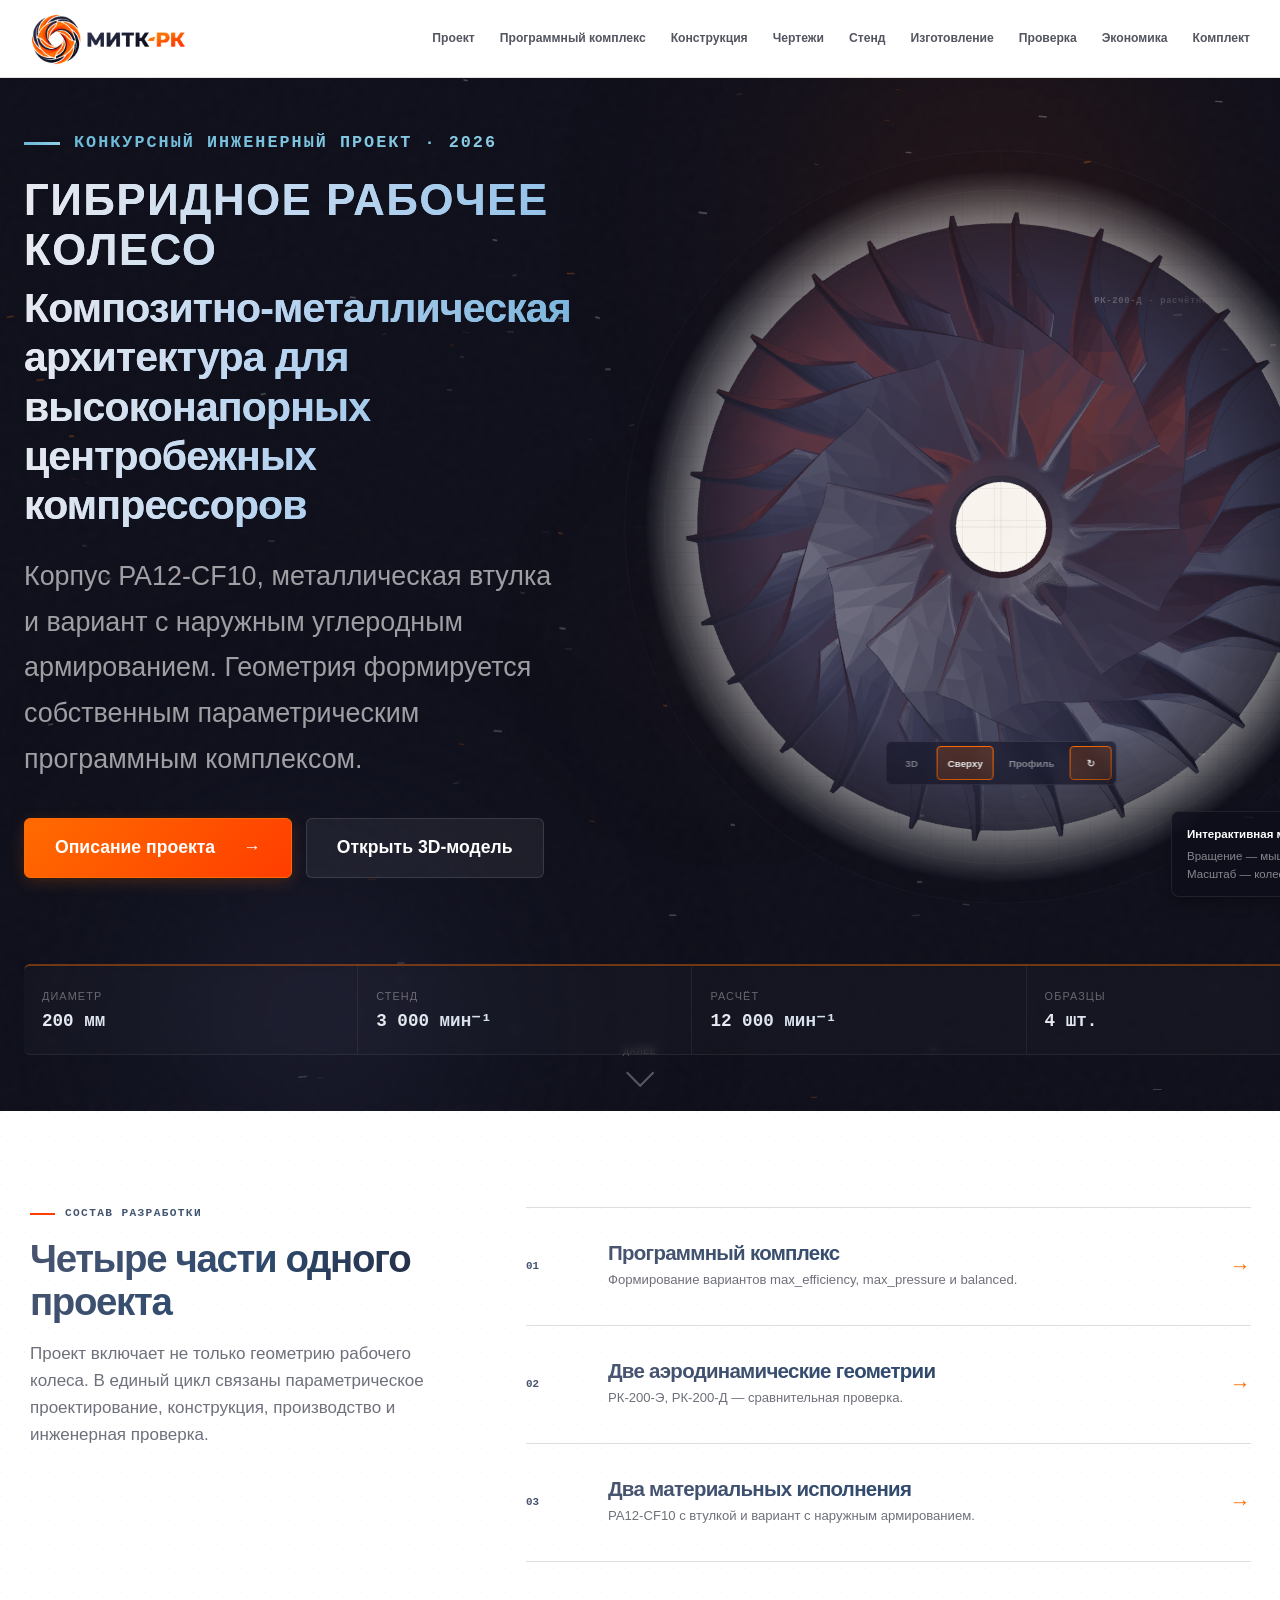
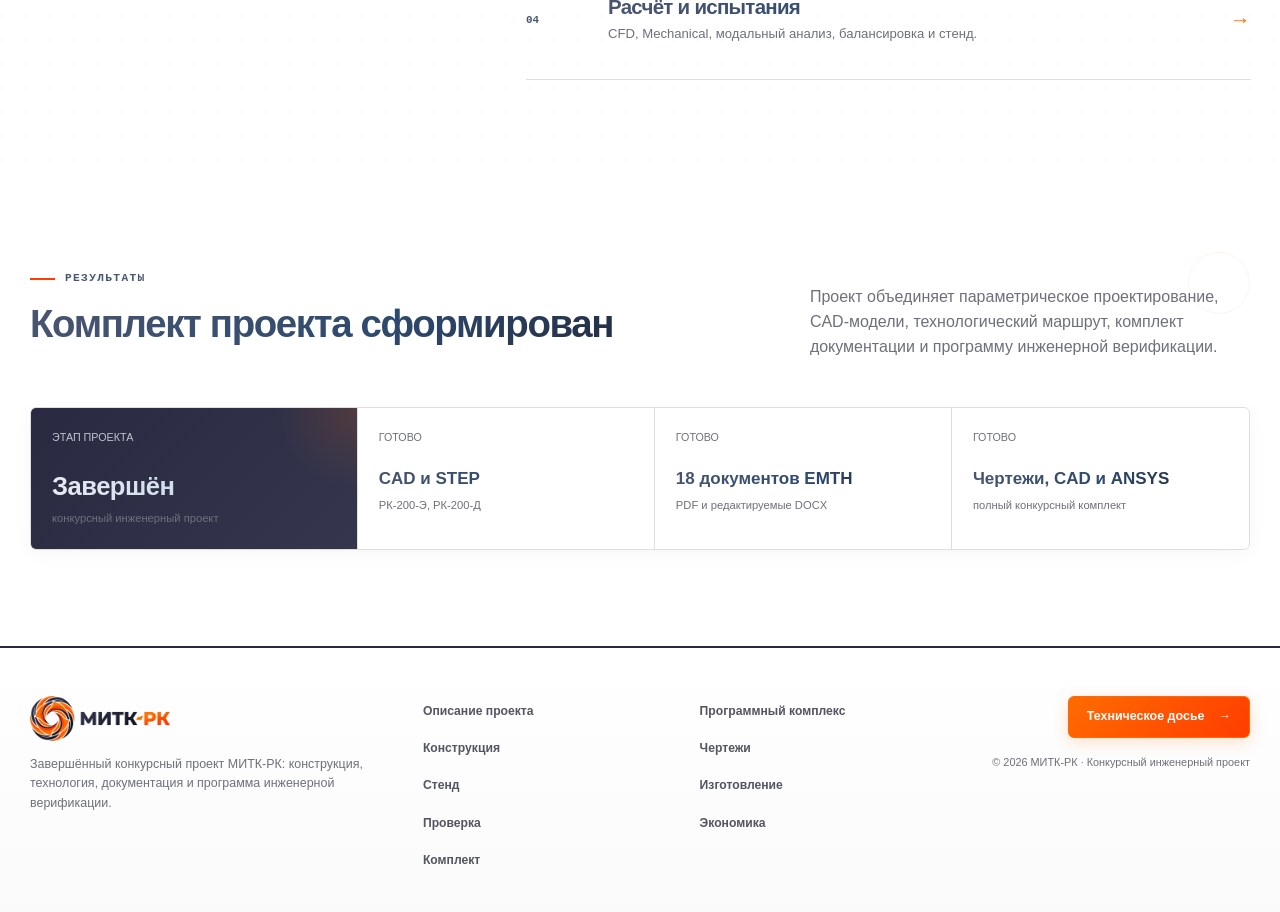
==== index.html @ 67edfccd "MITK-RK: initial site deploy" ====
<!doctype html>
<html lang="ru">
<head>
  <meta charset="utf-8">
  <meta name="viewport" content="width=device-width, initial-scale=1">
  <meta name="description" content="МИТК-РК — проект гибридного рабочего колеса центробежного компрессора Ø200 мм и программного комплекса его параметрического проектирования.">
  <meta name="theme-color" content="#35374A">
  <title>МИТК-РК — гибридное рабочее колесо Ø200 мм</title>
  <link rel="stylesheet" href="assets/styles.css">
  <link rel="icon" href="assets/brand/mitk-rk-logo.png" type="image/png">
  <link rel="canonical" href="https://mitk-rk.example.com/">
  <meta property="og:title" content="МИТК-РК — Гибридный центробежный компрессор">
  <meta property="og:description" content="Завершённый проект гибридного рабочего колеса центробежного компрессора Ø200 мм для газоперекачивающих агрегатов">
  <meta property="og:type" content="website">
  <noscript><style>[data-reveal]{opacity:1!important;transform:none!important}</style></noscript>
  <style>.skip-link{position:absolute;top:-100%;left:16px;z-index:999;padding:8px 16px;background:#35374A;color:#fff;font-weight:700;text-decoration:none;border-radius:0 0 4px 4px}.skip-link:focus{top:0}</style>
</head>
<body data-page="home">
  <a class="skip-link" href="#main">Перейти к содержимому</a>
  <header class="site-header">
    <div class="container header-inner">
      <a class="brand" href="index.html" aria-label="МИТК-РК — главная"><img src="assets/brand/mitk-rk-logo-transparent.png" alt="МИТК-РК"></a>
      <button class="menu-button" type="button" aria-expanded="false" aria-label="Открыть меню"><span></span><span></span><span></span></button>
      <nav class="main-nav" aria-label="Основная навигация">
        <a data-page="project" href="project.html">Проект</a>
        <a data-page="software" href="software.html">Программный комплекс</a>
        <a data-page="models" href="models.html">Конструкция</a>
        <a data-page="drawings" href="drawings.html">Чертежи</a>
        <a data-page="stand" href="stand.html">Стенд</a>
        <a data-page="technology" href="technology.html">Изготовление</a>
        <a data-page="validation" href="validation.html">Проверка</a>
        <a data-page="economics" href="economics.html">Экономика</a>
        <a data-page="documents" href="documents.html">Комплект</a>
      </nav>
    </div>
  </header>

  <main id="main">
    <section class="home-hero">
      <div class="hero-bg" aria-hidden="true">
        <canvas class="hero-particles"></canvas>
        <div class="hero-grain"></div>
        <div class="hero-glow hero-glow--1"></div>
        <div class="hero-glow hero-glow--2"></div>
        <div class="hero-glow hero-glow--3"></div>
      </div>
      <div class="container home-grid">
        <div class="home-copy" data-reveal>
          <div class="eyebrow">Конкурсный инженерный проект · 2026</div>
          <h1><span class="h1-upper">Гибридное рабочее колесо</span><span class="h1-desc">Композитно‑металлическая архитектура для высоконапорных центробежных компрессоров</span></h1>
          <p class="lead">Корпус PA12‑CF10, металлическая втулка и вариант с наружным углеродным армированием. Геометрия формируется собственным параметрическим программным комплексом.</p>
          <div class="home-actions">
            <a class="button button-orange" href="project.html">Описание проекта <span>→</span></a>
            <a class="button button-secondary" href="#hero-viewer">Открыть 3D‑модель</a>
          </div>
        </div>

          <div class="hero-viewer-wrap" data-reveal id="hero-viewer">
            <svg class="hero-impeller" viewBox="0 0 800 800" fill="none" xmlns="http://www.w3.org/2000/svg">
              <g opacity=".06" stroke="rgba(255,255,255,1)" stroke-width=".5">
                <circle cx="400" cy="400" r="380"/>
                <circle cx="400" cy="400" r="340"/>
                <circle cx="400" cy="400" r="300"/>
                <circle cx="400" cy="400" r="260"/>
                <circle cx="400" cy="400" r="220"/>
                <circle cx="400" cy="400" r="180"/>
                <circle cx="400" cy="400" r="140"/>
                <circle cx="400" cy="400" r="100"/>
                <circle cx="400" cy="400" r="60"/>
              </g>
              <g opacity=".08" stroke="rgba(255,107,0,1)" stroke-width=".6" stroke-dasharray="4 8">
                <path d="M400 400 Q420 300 480 220"/>
                <path d="M400 400 Q350 290 280 200"/>
                <path d="M400 400 Q500 350 580 280"/>
                <path d="M400 400 Q300 380 200 340"/>
                <path d="M400 400 Q480 450 560 520"/>
                <path d="M400 400 Q320 480 240 560"/>
                <path d="M400 400 Q430 500 440 600"/>
                <path d="M400 400 Q360 320 320 240"/>
                <path d="M400 400 Q520 300 600 220"/>
                <path d="M400 400 Q280 420 180 460"/>
                <path d="M400 400 Q500 500 580 600"/>
                <path d="M400 400 Q340 520 260 620"/>
                <path d="M400 400 Q460 280 520 180"/>
                <path d="M400 400 Q300 300 220 220"/>
              </g>
              <g opacity=".04" stroke="rgba(255,255,255,1)" stroke-width=".3">
                <line x1="400" y1="20" x2="400" y2="780"/>
                <line x1="20" y1="400" x2="780" y2="400"/>
                <line x1="131" y1="131" x2="669" y2="669"/>
                <line x1="669" y1="131" x2="131" y2="669"/>
              </g>
            </svg>
            <div class="viewer hero-viewer" data-viewer data-model="pressure">
              <img class="viewer-fallback" src="assets/renders/rk-200-d-top.svg" alt="Рабочее колесо РК-200-Д, вид сверху">
              <canvas aria-label="Интерактивная 3D-модель рабочего колеса"></canvas>
              <div class="viewer-loading">Загрузка модели</div>
              <span class="viewer-label">РК‑200‑Д · расчётная 3D‑модель</span>
              <div class="viewer-controls" role="group" aria-label="Управление просмотром">
                <button type="button" data-view="iso">3D</button>
                <button class="is-active" type="button" data-view="top">Сверху</button>
                <button type="button" data-view="front">Профиль</button>
                <button class="is-active" type="button" data-rotate aria-label="Включить/выключить авто-вращение">↻</button>
              </div>
            </div>
            <div class="viewer-note"><strong>Интерактивная модель</strong><span>Вращение — мышью. Масштаб — колесом.</span></div>
          </div>
          <div class="fact-row" data-reveal>
            <div><span>Диаметр</span><strong>200 мм</strong></div>
            <div><span>Стенд</span><strong>3 000 мин⁻¹</strong></div>
            <div><span>Расчёт</span><strong>12 000 мин⁻¹</strong></div>
            <div><span>Образцы</span><strong>4 шт.</strong></div>
          </div>
        </div>
        <span class="hero-scroll">далее</span>
    </section>

    <section class="section section-soft">
      <div class="container overview-grid">
        <div class="overview-copy" data-reveal>
          <div class="eyebrow">Состав разработки</div>
          <h2>Четыре части одного проекта</h2>
          <p>Проект включает не только геометрию рабочего колеса. В единый цикл связаны параметрическое проектирование, конструкция, производство и инженерная проверка.</p>
        </div>
        <div class="component-list" data-reveal>
          <a href="software.html"><span>01</span><div><h3>Программный комплекс</h3><p>Формирование вариантов max_efficiency, max_pressure и balanced.</p></div><i aria-hidden="true">→</i></a>
          <a href="models.html"><span>02</span><div><h3>Две аэродинамические геометрии</h3><p>РК‑200‑Э, РК‑200‑Д — сравнительная проверка.</p></div><i aria-hidden="true">→</i></a>
          <a href="technology.html"><span>03</span><div><h3>Два материальных исполнения</h3><p>PA12‑CF10 с втулкой и вариант с наружным армированием.</p></div><i aria-hidden="true">→</i></a>
          <a href="validation.html"><span>04</span><div><h3>Расчёт и испытания</h3><p>CFD, Mechanical, модальный анализ, балансировка и стенд.</p></div><i aria-hidden="true">→</i></a>
        </div>
      </div>
    </section>

    <section class="section">
      <div class="container">
        <div class="section-heading" data-reveal>
          <div><div class="eyebrow">Результаты</div><h2>Комплект проекта сформирован</h2></div>
          <p>Проект объединяет параметрическое проектирование, CAD‑модели, технологический маршрут, комплект документации и программу инженерной верификации.</p>
        </div>
        <div class="status-strip" data-reveal>
          <div class="strip-title"><span>Этап проекта</span><strong>Завершён</strong><small>конкурсный инженерный проект</small></div>
          <div><span>Готово</span><strong>CAD и STEP</strong><small>РК‑200‑Э, РК‑200‑Д</small></div>
          <div><span>Готово</span><strong>18 документов EMTH</strong><small>PDF и редактируемые DOCX</small></div>
          <div><span>Готово</span><strong>Чертежи, CAD и ANSYS</strong><small>полный конкурсный комплект</small></div>
        </div>
      </div>
    </section>


  </main>

  <footer class="site-footer" data-reveal>
    <div class="container footer-grid">
      <div class="footer-brand">
        <img class="footer-logo" src="assets/brand/mitk-rk-logo.png" alt="МИТК-РК" loading="lazy">
        <p>Завершённый конкурсный проект МИТК‑РК: конструкция, технология, документация и программа инженерной верификации.</p>
      </div>
      <nav class="footer-nav" aria-label="Навигация по разделам">
        <a href="project.html">Описание проекта</a>
        <a href="software.html">Программный комплекс</a>
        <a href="models.html">Конструкция</a>
        <a href="drawings.html">Чертежи</a>
        <a href="stand.html">Стенд</a>
        <a href="technology.html">Изготовление</a>
        <a href="validation.html">Проверка</a>
        <a href="economics.html">Экономика</a>
        <a href="documents.html">Комплект</a>
      </nav>
      <div class="footer-cta">
        <a href="documents.html" class="button button-orange button-sm">Техническое досье <span>→</span></a>
        <span class="footer-copy">© 2026 МИТК‑РК · Конкурсный инженерный проект</span>
      </div>
    </div>
  </footer>
  <script src="assets/model-data.js"></script>
  <script src="assets/viewer-bundle.js"></script>
  <script src="assets/site.js"></script>
</body>
</html>
---- assets/styles.css ----
:root {
  --orange: #ff6b00;
  --orange-deep: #ff3d00;
  --navy: #292a42;
  --navy-2: #1c1d30;
  --ink: #222331;
  --muted: #6e707b;
  --line: #dededb;
  --soft: #f4f4f2;
  --paper: #ffffff;
  --success: #138a61;
  --warning: #b97000;
  --shadow: 0 20px 56px rgba(37, 38, 55, .11);
  --glow-orange: 0 0 20px rgba(255,107,0,.12);
  --glow-navy: 0 0 20px rgba(41,42,66,.08);
  --gradient-accent: linear-gradient(135deg, var(--orange) 0%, var(--orange-deep) 100%);
  --gradient-navy: linear-gradient(135deg, var(--navy) 0%, #35364e 100%);
  --gradient-dark: linear-gradient(135deg, #1e2030 0%, #2e4a6e 50%, #4a5570 100%);
  --gradient-light: linear-gradient(135deg, #e8eaf0 0%, #b8d0e8 50%, #80b8e0 100%);
}

* { box-sizing: border-box; }
html { max-width: 100%; overflow-x: hidden; scroll-behavior: smooth; scroll-padding-top: 92px; }
body { margin: 0; min-width: 320px; overflow-x: hidden; color: var(--ink); background: var(--paper); font-family: "Segoe UI", Arial, sans-serif; font-size: 17px; line-height: 1.58; -webkit-font-smoothing: antialiased; }
a { color: inherit; text-decoration: none; }
img { display: block; max-width: 100%; }
button { color: inherit; font: inherit; }
h1, h2, h3, p { margin-top: 0; }
h1, h2, h3 { line-height: 1.12; letter-spacing: -.035em; }
h1 { max-width: 900px; margin-bottom: 24px; font-size: clamp(2.1rem, 4vw, 4rem); font-weight: 670; }
h2 { margin-bottom: 18px; font-size: clamp(1.7rem, 3vw, 3rem); font-weight: 650; }
h3 { margin-bottom: 12px; font-size: 1.28rem; }
.container { width: min(1220px, calc(100% - 48px)); margin-inline: auto; }
.section { padding: 88px 0; }
.section-soft { background: linear-gradient(180deg, var(--soft) 0%, #f0f0ed 100%); }
.section-dark { color: #fff; background: linear-gradient(135deg, var(--navy-2) 0%, #15162a 100%); }
.section-heading { display: grid; grid-template-columns: 1fr minmax(280px, .62fr); gap: 70px; align-items: end; margin-bottom: 44px; }
.section-heading p { max-width: 550px; margin-bottom: 4px; color: var(--muted); font-size: 1rem; }
.section-dark .section-heading p { color: #bbbcc8; }
.eyebrow { display: flex; align-items: center; gap: 10px; margin-bottom: 17px; color: var(--orange-deep); font: 700 .7rem/1.2 ui-monospace, Consolas, monospace; letter-spacing: .12em; text-transform: uppercase; }
.eyebrow::before { content: ""; width: 25px; height: 2px; background: currentColor; }
.lead { max-width: 760px; color: var(--muted); font-size: clamp(1rem, 1.35vw, 1.2rem); line-height: 1.7; }
.mono { font-family: ui-monospace, Consolas, monospace; }
.button { display: inline-flex; min-height: 48px; align-items: center; justify-content: center; gap: 22px; padding: 0 22px; border: 1px solid var(--navy); background: var(--navy); color: #fff; font-weight: 700; font-size: .82rem; border-radius: 6px; transition: transform .2s, background .2s, box-shadow .2s; }
.button:hover { transform: translateY(-2px); background: #383952; box-shadow: 0 8px 24px rgba(37,38,55,.18); }
.button-orange { border-color: var(--orange); background: var(--orange); }
.button-orange:hover { background: var(--orange-deep); box-shadow: 0 8px 28px rgba(255,107,0,.25); }
.button-secondary { color: var(--navy); background: #fff; border-color: var(--line); }
.button-secondary:hover { background: var(--soft); border-color: #c5c5c2; }
.text-link { display: inline-flex; align-items: center; gap: 10px; color: var(--orange-deep); font-size: .77rem; font-weight: 750; }
.tag { display: inline-flex; align-items: center; min-height: 26px; padding: 0 8px; border: 1px solid var(--line); color: var(--muted); font: 700 .64rem/1 ui-monospace, Consolas, monospace; letter-spacing: .06em; text-transform: uppercase; }
.status { display: inline-flex; align-items: center; gap: 7px; font-size: .72rem; font-weight: 700; }
.status::before { content: ""; width: 7px; height: 7px; border-radius: 50%; background: var(--success); box-shadow: 0 0 0 4px rgba(19,138,97,.09); }
.status-wait::before { background: var(--warning); box-shadow: 0 0 0 4px rgba(185,112,0,.1); }

/* Header */
.site-header { position: sticky; z-index: 100; top: 0; height: 78px; border-bottom: 1px solid rgba(222,222,219,.85); background: rgba(255,255,255,.93); -webkit-backdrop-filter: blur(18px); backdrop-filter: blur(18px); transition: box-shadow .2s; }
.site-header.is-scrolled { box-shadow: 0 8px 28px rgba(35,35,49,.08); }
.header-inner { height: 100%; display: flex; align-items: center; justify-content: space-between; gap: 28px; }
.brand { flex: none; width: 177px; }
.brand img { width: 100%; height: 56px; object-fit: contain; object-position: left center; }
.main-nav { height: 100%; display: flex; align-items: center; gap: 25px; }
.main-nav a { height: 100%; display: flex; align-items: center; position: relative; color: #535560; font-size: .76rem; font-weight: 700; white-space: nowrap; }
.main-nav a::after { content: ""; position: absolute; right: 100%; bottom: -1px; left: 0; height: 3px; background: var(--orange); transition: right .2s; }
.main-nav a:hover, .main-nav a[aria-current="page"] { color: var(--ink); }
.main-nav a[aria-current="page"]::after { right: 0; }
.menu-button { display: none; width: 44px; height: 44px; padding: 10px; border: 1px solid var(--line); background: #fff; }
.menu-button span { display: block; height: 2px; margin: 5px 0; background: var(--navy); }

/* Page */
.page-hero { padding: 75px 0 68px; border-bottom: 1px solid var(--line); background: linear-gradient(105deg, #fff 0 74%, #f9f6f0 74%); position: relative; overflow: hidden; }
.page-hero p { max-width: 760px; margin-bottom: 0; color: var(--muted); font-size: 1.15rem; }

/* Software dark hero — clean, no patterns */
[data-page="software"] .page-hero { background: linear-gradient(105deg, #0d1117 0 65%, #161b22 65%); color: #e6edf3; }
[data-page="software"] .page-hero .eyebrow { color: #58a6ff; }
[data-page="software"] .page-hero .eyebrow::before { background: #58a6ff; }
[data-page="software"] .page-hero h1 { color: #fff; }
[data-page="software"] .page-hero p { color: #8b949e; }
[data-page="software"] .page-hero .page-meta { background: #161b22; border-color: #30363d; }
[data-page="software"] .page-hero .page-meta span { color: #8b949e; }
[data-page="software"] .page-hero .page-meta strong { color: #58a6ff; }
[data-page="software"] .page-hero .page-meta div { border-color: #30363d; }
[data-page="software"] .page-hero .page-meta div:hover { background: rgba(88,166,255,.05); }

.page-hero-grid { display: grid; grid-template-columns: 1fr .55fr; gap: 80px; align-items: end; }
.page-hero-grid > *, .section-heading > *, .terminal-block > *, .hours-chart > *, .model-layout > *, .material-panel > *, .rpm-diagram > * { min-width: 0; }
.page-meta { display: grid; grid-template-columns: 1fr 1fr; border: 1px solid var(--line); background: #fff; box-shadow: 0 4px 16px rgba(37,38,55,.04); }
.page-meta div { padding: 18px; border-right: 1px solid var(--line); border-bottom: 1px solid var(--line); transition: background .2s; }
.page-meta div:hover { background: rgba(255,107,0,.02); }
.page-meta div:nth-child(2n) { border-right: 0; }
.page-meta div:nth-last-child(-n+2) { border-bottom: 0; }
.page-meta span, .page-meta strong { display: block; }
.page-meta span { color: var(--muted); font-size: .67rem; text-transform: uppercase; letter-spacing: .08em; }
.page-meta strong { margin-top: 6px; font: 750 .94rem/1.2 ui-monospace, Consolas, monospace; }

/* Home */
.home-hero {
  position: relative;
  min-height: calc(100vh - 78px);
  display: flex;
  align-items: center;
  padding: 55px 0;
  overflow: hidden;
  background: #0e0f1a;
  color: #fff;
}

/* ── Background layers ── */
.hero-bg { position: absolute; inset: 0; pointer-events: none; overflow: hidden; }

/* Canvas particle flow */
.hero-particles { position: absolute; inset: 0; width: 100%; height: 100%; }

/* Film grain overlay */
.hero-grain {
  position: absolute; inset: -50%; width: 200%; height: 200%;
  background-image: url("data:image/svg+xml,%3Csvg viewBox='0 0 256 256' xmlns='http://www.w3.org/2000/svg'%3E%3Cfilter id='n'%3E%3CfeTurbulence type='fractalNoise' baseFrequency='.85' numOctaves='4' stitchTiles='stitch'/%3E%3C/filter%3E%3Crect width='100%25' height='100%25' filter='url(%23n)' opacity='.04'/%3E%3C/svg%3E");
  opacity: .5;
  animation: grain 6s steps(10) infinite;
}
@keyframes grain {
  0%, 100% { transform: translate(0, 0); }
  10% { transform: translate(-5%, -10%); }
  30% { transform: translate(3%, -15%); }
  50% { transform: translate(12%, 9%); }
  70% { transform: translate(9%, 4%); }
  90% { transform: translate(-1%, 7%); }
}

/* Glow orbs — multiple layers */
.hero-glow {
  position: absolute;
  border-radius: 50%;
  filter: blur(100px);
  will-change: transform;
}
.hero-glow--1 {
  width: 700px; height: 700px;
  top: -20%; right: -5%;
  background: radial-gradient(circle, rgba(255,107,0,.13) 0%, rgba(255,60,0,.04) 40%, transparent 70%);
  animation: orbit-1 18s ease-in-out infinite;
}
.hero-glow--2 {
  width: 500px; height: 500px;
  bottom: -15%; left: 5%;
  background: radial-gradient(circle, rgba(41,42,66,.8) 0%, rgba(20,21,40,.4) 50%, transparent 70%);
  animation: orbit-2 22s ease-in-out infinite;
}
.hero-glow--3 {
  width: 300px; height: 300px;
  top: 40%; left: 45%;
  background: radial-gradient(circle, rgba(255,107,0,.08) 0%, transparent 60%);
  animation: orbit-3 14s ease-in-out infinite;
}
@keyframes orbit-1 {
  0%, 100% { transform: translate(0, 0) scale(1); }
  25% { transform: translate(-40px, 30px) scale(1.05); }
  50% { transform: translate(-20px, -20px) scale(.95); }
  75% { transform: translate(30px, 10px) scale(1.02); }
}
@keyframes orbit-2 {
  0%, 100% { transform: translate(0, 0) scale(1); }
  33% { transform: translate(50px, -30px) scale(1.08); }
  66% { transform: translate(-30px, 20px) scale(.92); }
}
@keyframes orbit-3 {
  0%, 100% { transform: translate(0, 0); }
  50% { transform: translate(60px, -40px); }
}

/* SVG impeller geometry — slowly rotating blueprint */
.hero-impeller {
  position: absolute;
  width: 110%; height: 110%;
  top: 50%; left: 50%;
  transform: translate(-50%, -50%);
  animation: impeller-spin 120s linear infinite;
  opacity: 1;
  pointer-events: none;
}
@keyframes impeller-spin { to { transform: translate(-50%, -50%) rotate(360deg); } }



/* ── Content text colors ── */
.home-hero .eyebrow { color: var(--orange); font-size: 1.05rem; gap: 14px; margin-bottom: 22px; }
.home-hero .eyebrow::before { width: 36px; height: 3px; background: var(--orange); }
.home-hero h1 { color: #fff; }
.home-hero .lead { color: rgba(255,255,255,.6); font-size: clamp(1.5rem, 2.1vw, 1.88rem); }
.home-hero .fact-row { border-color: rgba(255,255,255,.07); background: rgba(255,255,255,.02); }
.home-hero .fact-row div { border-color: rgba(255,255,255,.05); }
.home-hero .fact-row span { color: rgba(255,255,255,.35); }
.home-hero .fact-row strong { color: #fff; }
.home-hero .fact-row div:hover { background: rgba(255,107,0,.06); }
.home-hero .button-secondary { color: #fff; background: rgba(255,255,255,.06); border-color: rgba(255,255,255,.12); }
.home-hero .button-secondary:hover { background: rgba(255,255,255,.12); border-color: rgba(255,255,255,.22); }
.home-hero .hero-scroll { color: rgba(255,255,255,.3); }
.home-hero .hero-scroll::after { border-color: rgba(255,255,255,.3); }

/* ── Layout ── */
.home-hero .container { width: min(1400px, calc(100% - 48px)); }
.home-grid { display: grid; grid-template-columns: 1.15fr .85fr; gap: 30px; align-items: center; position: relative; z-index: 2; }
.home-grid > .fact-row { grid-column: 1 / -1; margin-top: 14px; }
.home-copy h1 { display: flex; flex-direction: column; gap: 9px; }
.h1-upper { font-size: clamp(1.9rem, 3.4vw, 3.4rem); text-transform: uppercase; letter-spacing: .04em; line-height: 1.15; font-weight: 700; }
.h1-desc { font-size: clamp(1.9rem, 3.2vw, 3rem); font-weight: 700; line-height: 1.2; color: rgba(255,255,255,.85); letter-spacing: -.02em; }
.home-copy .lead { max-width: 800px; }
.home-actions { display: flex; flex-wrap: wrap; gap: 14px; margin: 36px 0 42px; }
.home-actions .button { min-height: 60px; padding: 0 30px; font-size: 1.1rem; gap: 28px; }
.fact-row { display: grid; grid-template-columns: repeat(4, 1fr); border-top: 2px solid rgba(255,107,0,.25); border-bottom: 1px solid rgba(255,255,255,.05); border-radius: 4px; }
.fact-row div { padding: 18px 15px; border-right: 1px solid rgba(255,255,255,.05); transition: background .2s; }
.fact-row div:hover { background: rgba(255,107,0,.06); }
.fact-row div:first-child { padding-left: 0; }.fact-row div:last-child { border-right: 0; }
.fact-row span, .fact-row strong { display: block; }.fact-row span { font-size: .63rem; text-transform: uppercase; letter-spacing: .07em; }.fact-row strong { margin-top: 5px; font: 750 1.02rem/1.2 ui-monospace, Consolas, monospace; }
.hero-viewer-wrap { position: relative; display: flex; justify-content: center; align-items: center; margin-left: 40px; }
.hero-viewer-wrap::before { content: ""; position: absolute; width: 110%; height: 110%; background: radial-gradient(ellipse at center, rgba(255,107,0,.08) 0%, rgba(255,107,0,.02) 40%, transparent 70%); border-radius: 50%; pointer-events: none; }
.hero-viewer { width: 720px; height: 720px; min-height: 0; border: none; border-radius: 50%; overflow: hidden; box-shadow: 0 0 80px rgba(0,0,0,.6), 0 0 120px rgba(255,107,0,.06); background: radial-gradient(circle at center, rgba(14,15,26,.35) 0%, rgba(14,15,26,.14) 60%, transparent 72%); -webkit-mask-image: radial-gradient(circle at center, black 45%, transparent 70%); mask-image: radial-gradient(circle at center, black 45%, transparent 70%); }.hero-viewer .viewer { min-height: 0; height: 100%; }
.viewer-note { position: absolute; z-index: 4; right: -10px; bottom: -10px; width: 200px; padding: 13px 15px; border: 1px solid rgba(255,255,255,.08); background: rgba(14,15,26,.85); -webkit-backdrop-filter: blur(8px); backdrop-filter: blur(8px); font-size: .72rem; border-radius: 8px; box-shadow: 0 4px 16px rgba(0,0,0,.3); color: rgba(255,255,255,.5); }.viewer-note strong { display: block; margin-bottom: 3px; color: #fff; }

/* Viewer */
.viewer { position: relative; min-height: 520px; overflow: hidden; border: 1px solid var(--line);   background-color: #f8f8f6; background-image: linear-gradient(#ecece9 1px, transparent 1px), linear-gradient(90deg, #ecece9 1px, transparent 1px); background-size: 32px 32px; box-shadow: 0 20px 60px rgba(37,38,55,.06); }
.viewer canvas { position: absolute; inset: 0; width: 100%; height: 100%; cursor: grab; border-radius: 50%; }.viewer canvas:active { cursor: grabbing; }
.viewer-fallback { position: absolute; inset: 8%; width: 84%; height: 84%; object-fit: contain; transition: opacity .25s; border-radius: 50%; }.viewer-fallback.is-hidden { opacity: 0; pointer-events: none; }
.viewer-loading { position: absolute; z-index: 3; top: 18%; left: 18%; display: flex; align-items: center; gap: 9px; color: rgba(255,255,255,.5); font: 700 .61rem/1 ui-monospace, Consolas, monospace; }.viewer-loading::before { content: ""; width: 13px; height: 13px; border: 2px solid rgba(255,255,255,.15); border-top-color: var(--orange); border-radius: 50%; animation: spin .8s linear infinite; }.viewer-loading.is-hidden { display: none; }
.viewer-controls { position: absolute; z-index: 4; left: 50%; bottom: 14%; transform: translateX(-50%); display: flex; gap: 4px; background: rgba(26,27,46,.7); -webkit-backdrop-filter: blur(8px); backdrop-filter: blur(8px); padding: 4px; border-radius: 6px; border: 1px solid rgba(255,255,255,.1); }.viewer-controls button { min-width: 42px; height: 34px; padding: 0 10px; border: 1px solid transparent; background: transparent; color: rgba(255,255,255,.5); cursor: pointer; font-size: .61rem; font-weight: 700; border-radius: 4px; transition: background .2s, color .2s; }
.viewer-controls button:hover { background: rgba(255,107,0,.15); color: var(--orange); }
.viewer-controls button.is-active, .viewer-controls button.is-active:hover { color: #fff; border-color: var(--orange); background: rgba(255,107,0,.2); }
.viewer-label { position: absolute; z-index: 4; top: 18%; right: 12%; color: rgba(255,255,255,.3); font: 700 .55rem/1 ui-monospace, Consolas, monospace; letter-spacing: .08em; }
@keyframes spin { to { transform: rotate(360deg); } }

.overview-grid { display: grid; grid-template-columns: .74fr 1.26fr; gap: 70px; align-items: start; }
.overview-copy { position: sticky; top: 110px; }
.overview-copy p { color: var(--muted); }
.component-list { border-top: 1px solid var(--line); }
.component-list a { min-height: 118px; display: grid; grid-template-columns: 60px 1fr auto; gap: 22px; align-items: center; border-bottom: 1px solid var(--line); transition: padding .2s, background .2s, box-shadow .2s; position: relative; }
.component-list a::before { content: ""; position: absolute; left: 0; top: 0; width: 0; height: 100%; background: var(--orange); transition: width .2s ease; }
.component-list a:hover { padding-inline: 16px; background: var(--soft); box-shadow: 0 4px 16px rgba(37,38,55,.04); }
.component-list a:hover::before { width: 4px; }
.component-list > a > span { color: var(--orange); font: 750 .68rem/1 ui-monospace, Consolas, monospace; }
.component-list h3 { margin: 0 0 5px; }.component-list p { margin: 0; color: var(--muted); font-size: .82rem; }.component-list i { color: var(--orange); font-style: normal; font-size: 1.3rem; }
.status-strip { display: grid; grid-template-columns: 1.1fr repeat(3, 1fr); border: 1px solid var(--line); box-shadow: 0 4px 20px rgba(37,38,55,.04); }
.status-strip > div { min-height: 120px; padding: 21px; border-right: 1px solid var(--line); transition: background .2s; }
.status-strip > div:hover { background: rgba(255,107,0,.02); }
.status-strip > div:last-child { border-right: 0; }
.status-strip .strip-title { color: #fff; background: linear-gradient(135deg, var(--navy) 0%, #35364e 100%); }
.status-strip span, .status-strip strong, .status-strip small { display: block; }.status-strip span { color: var(--muted); font-size: .67rem; text-transform: uppercase; }.strip-title span { color: #c1c2cd; }.status-strip strong { margin: 20px 0 4px; }.status-strip small { color: var(--muted); font-size: .7rem; }

/* Project */
.objective-grid { display: grid; grid-template-columns: 1fr 1fr; gap: 30px; }.objective-card { min-height: 310px; padding: 36px; border: 1px solid var(--line); position: relative; overflow: hidden; transition: transform .25s ease, box-shadow .25s ease; }.objective-card::after { content: ""; position: absolute; top: 0; left: 0; width: 4px; height: 0; background: var(--orange); transition: height .3s ease; }.objective-card:hover { transform: translateY(-4px); box-shadow: 0 12px 36px rgba(37,38,55,.1); }.objective-card:hover::after { height: 100%; }.objective-card.accent { color: #fff; background: var(--navy); border-color: var(--navy); }.objective-card.accent::after { background: var(--orange); }.objective-card.accent:hover { box-shadow: 0 12px 36px rgba(41,42,66,.3); }.objective-card .number { color: var(--orange); font: 750 .7rem/1 ui-monospace, Consolas, monospace; }.objective-card h3 { margin-top: 100px; font-size: 1.65rem; }.objective-card p { margin-bottom: 0; color: var(--muted); }.objective-card.accent p { color: #c5c6d0; }
.info-grid { display: grid; grid-template-columns: repeat(3, 1fr); border-top: 1px solid var(--line); border-left: 1px solid var(--line); }
.info-card { min-height: 220px; display: flex; flex-direction: column; padding: 27px; border-right: 1px solid var(--line); border-bottom: 1px solid var(--line); background: #fff; transition: background .2s, box-shadow .25s ease; position: relative; }
.info-card::before { content: ""; position: absolute; bottom: 0; left: 0; width: 0; height: 3px; background: var(--orange); transition: width .3s ease; }
.info-card:hover { background: #fefefe; box-shadow: 0 8px 28px rgba(37,38,55,.06); }
.info-card:hover::before { width: 100%; }
.info-card > span { color: var(--orange-deep); font: 750 .68rem/1 ui-monospace, Consolas, monospace; }
.info-card h3 { margin-top: auto; font-size: 1.2rem; }
.info-card p { margin-bottom: 0; color: var(--muted); font-size: .84rem; }
.parameter-table { border-top: 2px solid var(--navy); box-shadow: 0 4px 20px rgba(37,38,55,.04); }.parameter-row { display: grid; grid-template-columns: 1.1fr .8fr 1.4fr; border-bottom: 1px solid var(--line); transition: background .2s; }.parameter-row:hover { background: rgba(255,107,0,.02); }.parameter-row > * { padding: 17px 15px; }.parameter-row span { color: var(--muted); font-size: .85rem; }.parameter-row strong { font: 750 .9rem/1.3 ui-monospace, Consolas, monospace; }.parameter-row small { color: var(--muted); font-size: .78rem; }
.matrix { display: grid; grid-template-columns: .6fr 1fr 1fr; border: 1px solid var(--line); }.matrix > div { min-height: 92px; display: flex; flex-direction: column; align-items: center; justify-content: center; padding: 15px; border-right: 1px solid var(--line); border-bottom: 1px solid var(--line); text-align: center; }.matrix > div:nth-child(3n) { border-right: 0; }.matrix > div:nth-last-child(-n+3) { border-bottom: 0; }.matrix .head { color: #fff; background: var(--navy); }.matrix .head.orange { background: var(--orange); }.matrix .side { color: var(--orange-deep); font-weight: 800; font-size: .78rem; text-align: left; justify-content: center; }.matrix .span-all { grid-column: 2 / -1; text-align: left; justify-content: flex-start; color: var(--muted); font-size: .88rem; font-weight: 400; }.matrix strong { font: 800 1rem/1.2 ui-monospace, Consolas, monospace; }.matrix small { margin-top: 4px; color: var(--muted); font-size: .6rem; }.matrix .head small { color: rgba(255,255,255,.72); }

/* Software */
.pipeline { position: relative; display: grid; grid-template-columns: repeat(5, 1fr); border: 1px solid var(--line); box-shadow: 0 4px 20px rgba(37,38,55,.04); }.pipeline::before { content: ""; position: absolute; top: 47px; right: 10%; left: 10%; border-top: 2px dashed var(--orange); }.pipeline article { position: relative; min-height: 240px; padding: 24px; border-right: 1px solid var(--line); background: #fff; transition: background .2s; }.pipeline article:hover { background: rgba(255,107,0,.02); }.pipeline article:last-child { border-right: 0; }.pipeline article > span { position: relative; z-index: 2; display: grid; place-items: center; width: 48px; height: 48px; color: #fff; background: var(--navy); border: 6px solid #fff; border-radius: 50%; font: 750 .65rem/1 ui-monospace, Consolas, monospace; }.pipeline h3 { margin-top: 70px; font-size: 1.05rem; }.pipeline p { margin-bottom: 0; color: var(--muted); font-size: .78rem; }
.terminal-block { display: grid; grid-template-columns: .82fr 1.18fr; border: 1px solid #3a3b51; background: var(--navy-2); }.terminal-copy { padding: 50px; position: relative; z-index: 1; overflow: hidden; }.terminal-copy p { color: #bbbcc7; }.terminal-window { margin: 28px; border: 1px solid #45465a; background: #11121f; overflow: hidden; min-width: 0; }.terminal-head { height: 38px; display: flex; align-items: center; gap: 6px; padding: 0 13px; border-bottom: 1px solid #333448; color: #858796; font: .62rem/1 ui-monospace, Consolas, monospace; }.terminal-head i { width: 7px; height: 7px; background: var(--orange); border-radius: 50%; }.terminal-head i:nth-child(2) { opacity: .6; }.terminal-head i:nth-child(3) { opacity: .3; }.terminal-head span { margin-left: auto; }.terminal-window pre { margin: 0; padding: 25px; overflow: auto; color: #d4d5dd; font: .78rem/1.8 ui-monospace, Consolas, monospace; }.code-orange { color: #ff8b38; }.code-green { color: #58d1a5; }.code-muted { color: #777989; }
.hours-chart { display: grid; grid-template-columns: .65fr 1.35fr; gap: 60px; align-items: center; }.hours-bars { display: grid; gap: 25px; }.hour-bar { display: grid; grid-template-columns: 125px 1fr 55px; gap: 14px; align-items: center; }.hour-bar span { color: var(--muted); font-size: .76rem; }.hour-track { height: 12px; background: #e9e9e6; border-radius: 6px; overflow: hidden; }.hour-track i { display: block; width: 0; height: 100%; background: var(--navy); transition: width 1s ease; border-radius: 6px; }.is-visible .hour-track i { width: var(--width); }.hour-bar.fast .hour-track i { background: var(--orange); }.hour-bar strong { font: 750 .9rem/1 ui-monospace, Consolas, monospace; text-align: right; }

/* Param explorer */
.param-explorer { display: grid; grid-template-columns: 1fr 1fr; border: 1px solid var(--line); box-shadow: 0 4px 20px rgba(37,38,55,.04); overflow: hidden; }
.param-svg-wrap { position: relative; background: #fafaf8; border-right: 1px solid var(--line); padding: 24px; display: flex; align-items: center; justify-content: center; }
.param-svg { width: 100%; max-width: 320px; height: auto; display: block; }
.param-svg-legend { position: absolute; top: 14px; right: 18px; display: flex; gap: 6px; align-items: center; font: .65rem/1 ui-monospace, Consolas, monospace; color: var(--muted); }
.param-legend-hub { width: 10px; height: 3px; background: var(--navy); border-radius: 1px; }
.param-legend-shroud { width: 10px; height: 3px; background: var(--orange); border-radius: 1px; }
.param-controls { padding: 28px 24px; display: flex; flex-direction: column; gap: 16px; background: #fff; }
.param-slider { display: flex; flex-direction: column; gap: 5px; }
.param-slider label { display: flex; justify-content: space-between; font-size: .76rem; font-weight: 700; color: var(--ink); }
.param-slider output { font-family: ui-monospace, Consolas, monospace; color: var(--orange); font-weight: 750; min-width: 52px; text-align: right; }
.param-slider input[type="range"] { -webkit-appearance: none; appearance: none; width: 100%; height: 5px; background: #e9e9e6; border-radius: 3px; outline: none; cursor: pointer; }
.param-slider input[type="range"]::-webkit-slider-thumb { -webkit-appearance: none; appearance: none; width: 18px; height: 18px; border-radius: 50%; background: var(--orange); border: 3px solid #fff; box-shadow: 0 1px 6px rgba(255,107,0,.35); cursor: pointer; transition: box-shadow .15s; }
.param-slider input[type="range"]::-webkit-slider-thumb:hover { box-shadow: 0 2px 10px rgba(255,107,0,.5); }
.param-slider input[type="range"]::-moz-range-thumb { width: 14px; height: 14px; border-radius: 50%; background: var(--orange); border: 3px solid #fff; box-shadow: 0 1px 6px rgba(255,107,0,.35); cursor: pointer; }
.param-results { display: grid; grid-template-columns: 1fr 1fr 1fr; gap: 10px; margin-top: 6px; padding-top: 16px; border-top: 1px solid var(--line); }
.param-result { text-align: center; }
.param-result span { display: block; font: 700 .6rem/1 ui-monospace, Consolas, monospace; color: var(--muted); text-transform: uppercase; letter-spacing: .06em; }
.param-result strong { display: block; margin-top: 5px; font: 750 1.15rem/1.2 ui-monospace, Consolas, monospace; color: var(--navy); }
.param-result small { font-size: .6rem; color: var(--muted); }
.param-note { font-size: .7rem; color: var(--muted); font-style: italic; margin-top: auto; padding-top: 10px; line-height: 1.5; }

/* Models and charts */
.model-layout { display: grid; grid-template-columns: 1.2fr .8fr; border: 1px solid var(--line); box-shadow: 0 4px 20px rgba(37,38,55,.04); }.model-layout .viewer { min-height: 650px; border: 0; border-right: 1px solid var(--line); }.model-side { padding: 32px; }.model-switch { display: grid; grid-template-columns: 1fr 1fr; margin-bottom: 30px; }.model-switch button { padding: 14px; border: 1px solid var(--line); background: #fff; cursor: pointer; font-size: .78rem; font-weight: 750; transition: background .2s, color .2s, border-color .2s; }
.model-switch button:hover { border-color: var(--orange); color: var(--orange); }
.model-switch button + button { border-left: 0; }.model-switch button.is-active { color: #fff; border-color: var(--orange); background: var(--orange); }.model-data { display: none; }.model-data.is-active { display: block; animation: panel-in .25s ease; }.model-data h2 { font-size: 1.8rem; }.model-data > p { color: var(--muted); }.metric-table { margin: 28px 0; border-top: 1px solid var(--line); }.metric-line { display: grid; grid-template-columns: 1fr auto; padding: 14px 0; border-bottom: 1px solid var(--line); }.metric-line span { color: var(--muted); font-size: .78rem; }.metric-line strong { font: 750 .86rem/1.2 ui-monospace, Consolas, monospace; }
.chart-card { padding: 30px; border: 1px solid var(--line); box-shadow: 0 4px 20px rgba(37,38,55,.04); }.chart-card h3 { font-size: 1.15rem; }.chart-card > p { color: var(--muted); font-size: .78rem; }.bar-chart { height: 320px; display: grid; grid-template-columns: repeat(2, 1fr); gap: 45px; padding: 35px 25px 0 55px; position: relative; border-left: 1px solid var(--line); border-bottom: 1px solid var(--line); background-image: repeating-linear-gradient(to bottom, transparent 0, transparent 79px, #e7e7e4 79px, #e7e7e4 80px); }.bar-group { display: flex; align-items: flex-end; justify-content: center; gap: 12px; position: relative; }.chart-bar { position: relative; width: min(58px, 40%); height: 0; background: var(--navy); transition: height 1.1s cubic-bezier(.2,.7,.2,1); }.chart-bar.orange { background: var(--orange); }.is-visible .chart-bar { height: var(--height); }.chart-bar b { position: absolute; top: -21px; left: 50%; transform: translateX(-50%); font: 750 .66rem/1 ui-monospace, Consolas, monospace; }.bar-group > span { position: absolute; top: calc(100% + 10px); width: 100%; text-align: center; color: var(--muted); font-size: .72rem; }.chart-scale { position: absolute; top: 31px; bottom: 0; left: 5px; display: flex; flex-direction: column; justify-content: space-between; color: var(--muted); font: .62rem/1 ui-monospace, Consolas, monospace; }.chart-legend { display: flex; gap: 20px; margin-top: 34px; color: var(--muted); font-size: .72rem; }.chart-legend i { display: inline-block; width: 11px; height: 11px; margin-right: 6px; background: var(--navy); }.chart-legend i.orange { background: var(--orange); }
.line-chart { position: relative; height: 330px; border-left: 1px solid var(--line); border-bottom: 1px solid var(--line); background-image: linear-gradient(#e9e9e6 1px, transparent 1px), linear-gradient(90deg, #e9e9e6 1px, transparent 1px); background-size: 20% 25%; }.line-chart svg { width: 100%; height: 100%; overflow: visible; }.line-chart polyline { fill: none; stroke: var(--navy); stroke-width: 3; stroke-linecap: round; stroke-linejoin: round; stroke-dasharray: 800; stroke-dashoffset: 800; transition: stroke-dashoffset 1.4s ease; }.line-chart polyline.orange { stroke: var(--orange); }.is-visible .line-chart polyline { stroke-dashoffset: 0; }.line-chart circle { fill: #fff; stroke: var(--navy); stroke-width: 2; }.line-chart circle.orange { stroke: var(--orange); }

/* Technology */
.material-tabs { display: flex; gap: 5px; margin-bottom: 26px; }.material-tabs button { min-height: 44px; padding: 0 16px; border: 1px solid var(--line); background: #fff; cursor: pointer; font-size: .78rem; font-weight: 700; border-radius: 4px; transition: background .2s, color .2s, border-color .2s; }
.material-tabs button:hover { border-color: var(--orange); color: var(--orange); }
.material-tabs button.is-active { color: #fff; border-color: var(--orange); background: var(--orange); }
.material-panel { display: none; border: 1px solid var(--line); box-shadow: 0 4px 20px rgba(37,38,55,.04); overflow: hidden; }.material-panel.is-active { display: block; animation: panel-in .25s ease; }
.material-copy-full { padding: 40px; }.material-copy-full p { color: var(--muted); }
.spec-grid { display: grid; grid-template-columns: 1fr 1fr; gap: 16px; margin-top: 28px; }
.spec-item { display: flex; align-items: center; gap: 14px; padding: 16px 18px; border: 1px solid var(--line); border-radius: 6px; background: #fafafa; transition: background .2s, box-shadow .2s; }
.spec-item:hover { background: #fff; box-shadow: 0 4px 12px rgba(37,38,55,.06); }
.spec-icon { flex: none; width: 36px; height: 36px; display: flex; align-items: center; justify-content: center; color: var(--navy); font-size: .9rem; border: 2px solid var(--navy); border-radius: 8px; }
.spec-icon.orange { color: var(--orange); border-color: var(--orange); }
.spec-item span { display: block; color: var(--muted); font-size: .72rem; text-transform: uppercase; letter-spacing: .05em; }
.spec-item strong { display: block; margin-top: 2px; font: 750 .88rem/1.2 ui-monospace, Consolas, monospace; }
.process { display: grid; grid-template-columns: repeat(5, 1fr); border: 1px solid var(--line); box-shadow: 0 4px 20px rgba(37,38,55,.04); }.process article { min-height: 215px; padding: 22px; border-right: 1px solid var(--line); transition: background .2s; }.process article:hover { background: rgba(255,107,0,.02); }.process article:last-child { border-right: 0; }.process .step-no { color: var(--orange); font: 750 .72rem/1 ui-monospace, Consolas, monospace; }.process h3 { margin-top: 85px; font-size: 1.05rem; }.process p { margin: 0; color: var(--muted); font-size: .75rem; }.process-time { display: inline-block; margin-top: 8px; color: var(--orange-deep); font: 750 .72rem/1 ui-monospace, Consolas, monospace; }
.print-grid { display: grid; grid-template-columns: repeat(5, 1fr); border: 1px solid var(--line); box-shadow: 0 4px 20px rgba(37,38,55,.04); }.print-grid div { padding: 22px; border-right: 1px solid var(--line); transition: background .2s; }.print-grid div:hover { background: rgba(255,107,0,.02); }.print-grid div:last-child { border-right: 0; }.print-grid span, .print-grid strong { display: block; }.print-grid span { color: var(--muted); font-size: .67rem; text-transform: uppercase; }.print-grid strong { margin-top: 9px; font: 750 .96rem/1.2 ui-monospace, Consolas, monospace; }

/* Validation */
.validation-columns { display: grid; grid-template-columns: repeat(3, 1fr); gap: 14px; }.validation-column { border: 1px solid var(--line); background: #fff; transition: transform .25s ease, box-shadow .25s ease; }
.validation-column:hover { transform: translateY(-3px); box-shadow: 0 8px 24px rgba(37,38,55,.08); }.validation-title { display: flex; justify-content: space-between; padding: 18px; border-bottom: 3px solid var(--success); }.validation-column.waiting .validation-title { border-color: var(--warning); }.validation-column.future .validation-title { border-color: #94959e; }.validation-title span { font-weight: 750; }.validation-title b { color: var(--muted); font: 750 .9rem/1 ui-monospace, Consolas, monospace; }.validation-item { display: flex; gap: 12px; padding: 18px; border-bottom: 1px solid var(--line); }.validation-item:last-child { border-bottom: 0; }.validation-item i { flex: none; width: 8px; height: 8px; margin-top: 6px; border-radius: 50%; background: var(--success); }.waiting .validation-item i { background: var(--warning); }.future .validation-item i { background: #94959e; }.validation-item strong, .validation-item small { display: block; }.validation-item strong { font-size: .86rem; }.validation-item small { margin-top: 3px; color: var(--muted); font-size: .72rem; }
.rpm-diagram { display: grid; grid-template-columns: .55fr 1.45fr; gap: 60px; align-items: center; padding: 40px; border: 1px solid var(--line); border-radius: 8px; background: #fff; box-shadow: 0 4px 20px rgba(37,38,55,.04); }.rpm-diagram p { color: var(--muted); }.rpm-scale { position: relative; height: 7px; margin: 80px 0 55px; background: #dddeda; }.rpm-scale .allowed { display: block; width: 25%; height: 100%; background: var(--orange); }.rpm-scale .marker { position: absolute; top: 50%; width: 17px; height: 17px; transform: translate(-50%,-50%); border: 4px solid #fff; border-radius: 50%; background: var(--orange); box-shadow: 0 0 0 1px var(--orange); }.rpm-scale .m3 { left: 25%; }.rpm-scale .m12 { left: 100%; background: var(--navy); box-shadow: 0 0 0 1px var(--navy); }.rpm-scale .marker strong { position: absolute; left: 50%; bottom: 25px; transform: translateX(-50%); white-space: nowrap; font: 750 .73rem/1 ui-monospace, Consolas, monospace; }.rpm-scale .marker small { position: absolute; left: 50%; top: 26px; transform: translateX(-50%); color: var(--muted); white-space: nowrap; font-size: .59rem; }
.placeholder-chart { min-height: 300px; display: grid; place-items: center; position: relative; border: 1px dashed #babbb7; background-image: linear-gradient(#ecece9 1px, transparent 1px), linear-gradient(90deg, #ecece9 1px, transparent 1px); background-size: 12.5% 25%; text-align: center; }.placeholder-chart strong, .placeholder-chart span { display: block; }.placeholder-chart strong { font-size: 1.15rem; }.placeholder-chart span { max-width: 360px; margin-top: 8px; color: var(--muted); font-size: .7rem; }

/* Economics */
.economy-cards { display: grid; grid-template-columns: 1fr 1fr; gap: 18px; }.economy-card { padding: 32px; border: 1px solid var(--line); transition: transform .25s ease, box-shadow .25s ease; }
.economy-card:hover { transform: translateY(-3px); box-shadow: 0 12px 32px rgba(37,38,55,.08); }
.economy-card.featured { border-top: 4px solid var(--orange); }.economy-card-head { display: flex; justify-content: space-between; }.economy-card-head span { color: var(--orange-deep); font: 800 .8rem/1 ui-monospace, Consolas, monospace; }.economy-card-head small { color: var(--muted); font-size: .75rem; }.order-price { margin: 65px 0 30px; }.order-price span, .order-price strong { display: block; }.order-price span { color: var(--muted); font-size: .7rem; text-transform: uppercase; }.order-price strong { margin-top: 8px; font: 760 clamp(2rem, 4vw, 3.4rem)/1 ui-monospace, Consolas, monospace; letter-spacing: -.05em; }.profit-line { display: flex; justify-content: space-between; padding-top: 17px; border-top: 1px solid var(--line); }.profit-line span { color: var(--muted); font-size: .76rem; }.profit-line strong { color: var(--success); font: 750 .86rem/1.2 ui-monospace, Consolas, monospace; }
.scenario-grid { display: grid; grid-template-columns: repeat(3, 1fr); border: 1px solid var(--line); box-shadow: 0 4px 20px rgba(37,38,55,.04); }.scenario-grid div { padding: 30px; border-right: 1px solid var(--line); transition: background .2s; }.scenario-grid div:hover { background: rgba(255,107,0,.02); }.scenario-grid div:last-child { border-right: 0; }.scenario-grid span, .scenario-grid strong, .scenario-grid small { display: block; }.scenario-grid span { color: var(--orange-deep); font: 750 .7rem/1 ui-monospace, Consolas, monospace; }.scenario-grid strong { margin: 30px 0 8px; font: 750 1.45rem/1 ui-monospace, Consolas, monospace; }.scenario-grid small { color: var(--muted); font-size: .72rem; }
.cost-chart { display: grid; gap: 15px; }.cost-row { display: grid; grid-template-columns: 170px 1fr 90px; gap: 15px; align-items: center; }.cost-row span { color: var(--muted); font-size: .7rem; }.cost-track { height: 24px; background: #eeeee9; border-radius: 4px; overflow: hidden; }.cost-track i { display: block; width: 0; height: 100%; background: var(--navy); transition: width 1s ease; border-radius: 4px; }.cost-row.orange .cost-track i { background: var(--orange); }.is-visible .cost-track i { width: var(--width); }.cost-row strong { text-align: right; font: 750 .7rem/1 ui-monospace, Consolas, monospace; }
.disclaimer { padding: 18px 20px; border-left: 3px solid var(--orange); background: linear-gradient(90deg, #fff7f1 0%, #fff 100%); color: #6c5545; font-size: .78rem; }

/* Documents */
.document-toolbar { display: flex; justify-content: space-between; gap: 25px; align-items: center; margin-bottom: 25px; }.filters { display: flex; flex-wrap: wrap; gap: 5px; }.filters button { min-height: 36px; padding: 0 12px; border: 1px solid var(--line); background: #fff; cursor: pointer; color: var(--muted); font-size: .72rem; border-radius: 4px; transition: background .2s, color .2s, border-color .2s; }
.filters button:hover { border-color: var(--navy); color: var(--navy); }
.filters button.is-active { color: #fff; border-color: var(--navy); background: var(--navy); }.doc-count { color: var(--muted); font: .72rem/1 ui-monospace, Consolas, monospace; }
.documents-grid { display: grid; grid-template-columns: repeat(3, 1fr); border-top: 1px solid var(--line); border-left: 1px solid var(--line); }.document-card { min-height: 190px; display: flex; flex-direction: column; position: relative; padding: 22px; border-right: 1px solid var(--line); border-bottom: 1px solid var(--line); transition: background .2s, color .2s, transform .22s ease, box-shadow .22s ease; }.document-card:hover { color: #fff; background: linear-gradient(135deg, var(--navy) 0%, #35364e 100%); transform: translateY(-3px); box-shadow: 0 12px 32px rgba(41,42,66,.2); }.document-card[hidden] { display: none; }.document-card > span { color: var(--orange-deep); font: 750 .66rem/1 ui-monospace, Consolas, monospace; }.document-card h2 { margin: auto 30px 5px 0; font-size: 1.1rem; }.document-card small { color: var(--muted); font-size: .72rem; }.document-card:hover small { color: #b8bac6; }.document-card i { position: absolute; right: 18px; bottom: 18px; font-style: normal; }
.download-row { display: grid; grid-template-columns: 1fr 1fr 1fr; margin-top: 40px; border: 1px solid var(--line); box-shadow: 0 4px 20px rgba(37,38,55,.04); }.download-row a { min-height: 115px; display: flex; flex-direction: column; padding: 19px; border-right: 1px solid var(--line); transition: background .2s, transform .2s, box-shadow .2s; }
.download-row a:hover { background: rgba(255,107,0,.03); transform: translateY(-2px); box-shadow: 0 8px 24px rgba(37,38,55,.06); }
.download-row a:last-child { border-right: 0; }.download-row span { color: var(--orange-deep); font: 750 .68rem/1 ui-monospace, Consolas, monospace; }.download-row strong { margin-top: auto; font-size: .86rem; }.download-row small { color: var(--muted); font-size: .68rem; }

/* DOCX grid */
.docx-grid { display: grid; grid-template-columns: repeat(2, 1fr); gap: 10px; margin-bottom: 16px; }
.docx-item { display: flex; gap: 14px; align-items: flex-start; padding: 14px 16px; border: 1px solid var(--line); border-radius: 6px; background: #fff; transition: background .2s, box-shadow .2s, transform .2s; }
.docx-item:hover { background: rgba(255,107,0,.02); box-shadow: 0 4px 16px rgba(37,38,55,.06); transform: translateY(-1px); }
.docx-num { flex: none; width: 32px; height: 32px; display: flex; align-items: center; justify-content: center; font: 700 .78rem/1 ui-monospace, Consolas, monospace; color: var(--orange); border: 1px solid var(--orange); border-radius: 6px; }
.docx-item strong { display: block; font-size: .82rem; margin-bottom: 2px; }
.docx-item small { font-size: .72rem; color: var(--muted); }
.eskd-note { font-size: .72rem; color: var(--muted); font-style: italic; }

/* ESKD features */
.eskd-features { display: grid; grid-template-columns: repeat(3, 1fr); gap: 16px; }
@media (max-width: 780px) { .eskd-features { grid-template-columns: 1fr; } }

/* Footer — base (legacy, overridden below) */
.site-footer { padding: 42px 0; border-top: 2px solid var(--navy); background: linear-gradient(180deg, #fff 0%, #fafafa 100%); }
.footer-grid { display: grid; grid-template-columns: .7fr 1.3fr auto; gap: 50px; align-items: center; }
.footer-logo { width: 150px; }
.footer-brand p { margin: 0; color: var(--muted); font-size: .72rem; }

/* Motion */
[data-reveal] { opacity: 0; transform: translateY(16px); }
[data-reveal].is-visible { animation: reveal-in .55s ease both; }
@keyframes reveal-in { from { opacity: 0; transform: translateY(16px); } to { opacity: 1; transform: none; } }
@keyframes panel-in { from { opacity: 0; transform: translateY(6px); } to { opacity: 1; transform: none; } }

/* Staggered children */
[data-reveal].is-visible > .info-card,
[data-reveal].is-visible > .objective-card,
[data-reveal].is-visible > .economy-card,
[data-reveal].is-visible > .component-list > a,
[data-reveal].is-visible > .validation-column,
[data-reveal].is-visible > .scenario-grid > div,
[data-reveal].is-visible > .document-card,
[data-reveal].is-visible > .pipeline > article,
[data-reveal].is-visible > .process > article,
[data-reveal].is-visible > .print-grid > div,
[data-reveal].is-visible > .cost-row { animation: stagger-in .45s ease both; }
[data-reveal].is-visible > *:nth-child(1) { animation-delay: .05s; }
[data-reveal].is-visible > *:nth-child(2) { animation-delay: .1s; }
[data-reveal].is-visible > *:nth-child(3) { animation-delay: .15s; }
[data-reveal].is-visible > *:nth-child(4) { animation-delay: .2s; }
[data-reveal].is-visible > *:nth-child(5) { animation-delay: .25s; }
[data-reveal].is-visible > *:nth-child(6) { animation-delay: .3s; }
[data-reveal].is-visible > *:nth-child(7) { animation-delay: .35s; }
[data-reveal].is-visible > *:nth-child(8) { animation-delay: .4s; }
[data-reveal].is-visible > *:nth-child(9) { animation-delay: .45s; }
[data-reveal].is-visible > *:nth-child(10) { animation-delay: .5s; }
[data-reveal].is-visible > *:nth-child(11) { animation-delay: .55s; }
[data-reveal].is-visible > *:nth-child(12) { animation-delay: .6s; }
@keyframes stagger-in { from { opacity: 0; transform: translateY(12px); } to { opacity: 1; transform: none; } }

/* Card hover lift */
.lift-card { transition: transform .22s ease, box-shadow .22s ease; }
.lift-card:hover { transform: translateY(-3px); box-shadow: 0 8px 24px rgba(37,38,55,.08); }
.document-card { transition: background .2s, color .2s, transform .22s ease, box-shadow .22s ease; }
.document-card:hover { transform: translateY(-3px); box-shadow: 0 8px 24px rgba(37,38,55,.12); }

/* Button micro-interactions */
.button { transition: transform .2s, background .2s, box-shadow .2s; }
.button:hover { transform: translateY(-2px); box-shadow: 0 6px 18px rgba(37,38,55,.15); }
.button:active { transform: translateY(0); box-shadow: none; }
.button:focus-visible { outline: 2px solid var(--orange); outline-offset: 3px; }
button:focus-visible { outline: 2px solid var(--orange); outline-offset: 3px; }

/* Hero scroll indicator */
@keyframes scroll-bounce { 0%, 100% { transform: rotate(45deg) translateY(0); opacity: .6; } 50% { transform: rotate(45deg) translateY(8px); opacity: 1; } }
.hero-scroll { position: absolute; bottom: 28px; left: 50%; transform: translateX(-50%); display: flex; flex-direction: column; align-items: center; gap: 6px; color: var(--muted); font: .6rem/1 ui-monospace, Consolas, monospace; letter-spacing: .1em; text-transform: uppercase; transition: color .2s; }
.hero-scroll:hover { color: var(--orange); }
.hero-scroll::after { content: ""; width: 18px; height: 18px; border-right: 2px solid currentColor; border-bottom: 2px solid currentColor; transform: rotate(45deg); animation: scroll-bounce 1.8s ease infinite; }

@media (prefers-reduced-motion: reduce) { html { scroll-behavior: auto; } *, *::before, *::after { animation-duration: .01ms !important; animation-iteration-count: 1 !important; transition-duration: .01ms !important; } [data-reveal] { opacity: 1; transform: none; } }

/* Responsive */
@media (max-width: 1120px) {
  .main-nav { gap: 15px; }.main-nav a { font-size: .66rem; }.brand { width: 155px; }
  .home-grid { grid-template-columns: 1fr 1fr; }.hero-viewer { width: 480px; height: 480px; }.hero-viewer .viewer { min-height: 0; height: 100%; }.hero-viewer-wrap { margin-left: 0; }
  .pipeline { grid-template-columns: 1fr 1fr; }.pipeline::before { display: none; }.pipeline article { border-bottom: 1px solid var(--line); }.pipeline article:nth-child(2n) { border-right: 0; }.pipeline article:last-child { grid-column: 1/-1; border-bottom: 0; }
  .process { grid-template-columns: 1fr 1fr; }.process article { border-bottom: 1px solid var(--line); }.process article:nth-child(2n) { border-right: 0; }.process article:last-child { grid-column: 1/-1; border-bottom: 0; }
}

@media (max-width: 880px) {
  .container { width: min(720px, calc(100% - 32px)); }.section { padding: 70px 0; }
  .menu-button { display: block; }.main-nav { display: none; position: absolute; top: 78px; right: 0; left: 0; height: auto; padding: 15px 20px 22px; flex-direction: column; align-items: stretch; gap: 0; border-bottom: 1px solid var(--line); background: #fff; box-shadow: var(--shadow); }.main-nav.is-open { display: flex; }.main-nav a { height: 43px; }.main-nav a::after { display: none; }
  .section-heading, .page-hero-grid { grid-template-columns: 1fr; gap: 30px; }.page-meta { max-width: 520px; }
  .home-hero { min-height: auto; }.home-grid { grid-template-columns: 1fr; }.hero-viewer { width: 400px; height: 400px; }.hero-viewer .viewer { min-height: 0; height: 100%; }.hero-viewer-wrap { order: -1; max-width: 500px; margin: 0 auto; }
  .hero-impeller { display: none; }
  .overview-grid { grid-template-columns: 1fr; }.overview-copy { position: static; }.status-strip { grid-template-columns: 1fr 1fr; }.status-strip > div:nth-child(2) { border-right: 0; }.status-strip > div:nth-child(-n+2) { border-bottom: 1px solid var(--line); }
  .terminal-block, .hours-chart, .model-layout, .rpm-diagram, .param-explorer { grid-template-columns: minmax(0, 1fr); }.terminal-window { margin-top: 0; }.model-layout .viewer { min-height: 580px; border-right: 0; border-bottom: 1px solid var(--line); }.param-svg-wrap { border-right: 0; border-bottom: 1px solid var(--line); }
  .validation-columns { grid-template-columns: 1fr 1fr; }.info-grid { grid-template-columns: 1fr 1fr; }.print-grid { grid-template-columns: repeat(3, 1fr); }.print-grid div:nth-child(3) { border-right: 0; }.print-grid div:nth-child(-n+3) { border-bottom: 1px solid var(--line); }
  .documents-grid { grid-template-columns: 1fr 1fr; }
}

@media (max-width: 580px) {
  .container { width: calc(100% - 24px); }.home-hero .container { width: calc(100% - 24px); }.section { padding: 58px 0; }.page-hero { padding: 55px 0; }
  h1 { font-size: 1.85rem; } h2 { font-size: 1.55rem; }.home-copy h1 { font-size: 2.05rem; }
  .hero-viewer { width: 320px; height: 320px; }.hero-viewer .viewer { min-height: 0; height: 100%; }.viewer-note { display: none; }.fact-row { grid-template-columns: 1fr 1fr; }.fact-row div:nth-child(2) { border-right: 0; }.fact-row div:nth-child(-n+2) { border-bottom: 1px solid var(--line); }.fact-row div:nth-child(3) { padding-left: 0; }
  .status-strip, .objective-grid, .economy-cards, .scenario-grid, .info-grid { grid-template-columns: 1fr; }.status-strip > div { border-right: 0; border-bottom: 1px solid var(--line); }.status-strip > div:last-child { border-bottom: 0; }.objective-card h3 { margin-top: 60px; }
  .parameter-row { grid-template-columns: 1fr 1fr; }.parameter-row small { grid-column: 1/-1; padding-top: 0; }.matrix { grid-template-columns: .52fr 1fr 1fr; }.matrix > div { min-height: 78px; padding: 10px; }.matrix small { display: none; }
  .pipeline { grid-template-columns: minmax(0, 1fr); }.pipeline article, .pipeline article:nth-child(2n) { border-right: 0; }.pipeline article:last-child { grid-column: auto; }.terminal-copy, .material-copy-full { padding: 30px 22px; }.terminal-window { margin-inline: 12px; }.terminal-window pre { font-size: .72rem; }
  .hour-bar { grid-template-columns: 95px 1fr 45px; }.model-layout .viewer { min-height: 410px; }.model-side { padding: 24px 18px; }.bar-chart { height: 280px; padding-left: 35px; gap: 18px; }.chart-bar { width: 38px; }
  .spec-grid { grid-template-columns: 1fr; }.process { grid-template-columns: 1fr; }.process article, .process article:nth-child(2n) { border-right: 0; }.process article:last-child { grid-column: auto; }.print-grid { grid-template-columns: 1fr 1fr; }.print-grid div:nth-child(3) { border-right: 1px solid var(--line); }.print-grid div:nth-child(2n) { border-right: 0; }.print-grid div:nth-child(-n+4) { border-bottom: 1px solid var(--line); }.validation-columns { grid-template-columns: 1fr; }
  .cost-row { grid-template-columns: 110px 1fr; }.cost-row strong { grid-column: 2; }.scenario-grid div { border-right: 0; border-bottom: 1px solid var(--line); }.scenario-grid div:last-child { border-bottom: 0; }
  .document-toolbar { align-items: flex-start; flex-direction: column; }.documents-grid, .download-row { grid-template-columns: 1fr; }.download-row a { border-right: 0; border-bottom: 1px solid var(--line); }.download-row a:last-child { border-bottom: 0; }
  .rpm-scale .m12 strong, .rpm-scale .m12 small { left: auto; right: 8px; transform: none; }
  .gallery { grid-template-columns: 1fr 1fr; }
  .timeline { grid-template-columns: 1fr; }
  .docx-grid { grid-template-columns: 1fr; }
  .footer-copy { white-space: normal; overflow-wrap: anywhere; }
}

/* Gallery */
.gallery {
  display: grid;
  grid-template-columns: repeat(auto-fill, minmax(260px, 1fr));
  gap: 24px;
}
.gallery figure {
  margin: 0;
  border: 1px solid var(--line);
  background: #fff;
  overflow: hidden;
}
.gallery img {
  width: 100%;
  aspect-ratio: 4/3;
  object-fit: cover;
  transition: transform .3s;
}
.gallery figure:hover img { transform: scale(1.04); }
.gallery figcaption {
  padding: 14px 16px;
  font-size: .82rem;
  font-weight: 650;
  color: var(--ink);
  border-top: 1px solid var(--line);
}

/* Timeline */
.timeline {
  display: grid;
  grid-template-columns: repeat(auto-fill, minmax(240px, 1fr));
  gap: 0;
}
.timeline-item {
  position: relative;
  padding: 32px 28px 32px 48px;
  border-left: 2px solid var(--line);
}
.timeline-item::before {
  content: "";
  position: absolute;
  left: -8px;
  top: 36px;
  width: 14px;
  height: 14px;
  border-radius: 50%;
  background: var(--paper);
  border: 2px solid var(--line);
}
.timeline-item.completed::before {
  background: linear-gradient(135deg, #1e2030, #2e4a6e, #5080a8);
  border-color: #2e4a6e;
}
.timeline-item .date {
  margin-bottom: 8px;
  font: 700 .7rem/1 ui-monospace, Consolas, monospace;
  letter-spacing: .08em;
  text-transform: uppercase;
  color: var(--orange-deep);
}
.timeline-item h3 { font-size: 1.05rem; }
.timeline-item p { margin-top: 6px; color: var(--muted); font-size: .92rem; line-height: 1.55; }

/* noscript: reveal all hidden elements when JS is disabled */
noscript + [data-reveal] { opacity: 1 !important; transform: none !important; }

/* Utility spacing */
.mt-22 { margin-top: 22px; }
.mt-24 { margin-top: 24px; }
.mt-80 { margin-top: 80px; }

/* FMEA */
.fmea-summary { }
.fmea-stats { display: grid; grid-template-columns: repeat(3, 1fr); gap: 20px; margin-bottom: 30px; }
.fmea-stat { text-align: center; padding: 24px 16px; border: 1px solid var(--line); border-radius: 8px; background: #fff; transition: transform .25s ease, box-shadow .25s ease; }
.fmea-stat:hover { transform: translateY(-3px); box-shadow: 0 8px 24px rgba(37,38,55,.08); }
.fmea-number { display: block; font: 700 2.4rem/1 ui-monospace, Consolas, monospace; color: var(--navy); margin-bottom: 6px; }
.fmea-label { font-size: .72rem; color: var(--muted); }
.fmea-table-wrap { overflow-x: auto; margin-bottom: 16px; }
.fmea-table { width: 100%; border-collapse: collapse; font-size: .78rem; box-shadow: 0 4px 20px rgba(37,38,55,.04); }
.fmea-table th, .fmea-table td { padding: 10px 14px; border: 1px solid var(--line); text-align: left; }
.fmea-table th { background: var(--soft); font-weight: 700; }
.fmea-table td:nth-child(n+4) { text-align: center; font-family: ui-monospace, Consolas, monospace; }
.fmea-note { font-size: .78rem; color: var(--muted); }
.fmea-note a { color: var(--navy); }
@media (max-width: 580px) { .fmea-stats { grid-template-columns: 1fr; } }

/* ── Per-page section backgrounds ── */

[data-page="project"] .section-soft { background: linear-gradient(180deg, #f4f6f9 0%, #eef1f5 100%); }
[data-page="project"] .objective-card { border-color: #e0e4ea; }
[data-page="project"] .objective-card:hover { border-color: #c5cad3; }

[data-page="software"] .section-dark { background: linear-gradient(135deg, #0d1117 0%, #161b22 100%); }
[data-page="software"] .section-dark h2, [data-page="software"] .section-dark .eyebrow { color: #fff; }
[data-page="software"] .section-dark p { color: #8b949e; }
[data-page="software"] .terminal-block { border-color: #30363d; background: #0d1117; }
[data-page="software"] .terminal-window { border-color: #30363d; background: #010409; }
[data-page="software"] .terminal-head { border-color: #21262d; color: #8b949e; }
[data-page="software"] .terminal-head i { background: #f85149; }
[data-page="software"] .terminal-head i:nth-child(2) { background: #d29922; }
[data-page="software"] .terminal-head i:nth-child(3) { background: #3fb950; }

[data-page="models"] .section-soft { background: linear-gradient(180deg, #f0f2f5 0%, #e8eaef 100%); }

[data-page="technology"] .section-soft { background: linear-gradient(180deg, #f8f5f1 0%, #f2ede6 100%); }

[data-page="validation"] .section-soft { background: linear-gradient(180deg, #f0f4f8 0%, #e4eaf0 100%); }
[data-page="validation"] .validation-column:hover { border-color: var(--navy); }

[data-page="economics"] .section-soft { background: linear-gradient(180deg, #f5f7fa 0%, #eceef2 100%); }
[data-page="economics"] .economy-card { border-color: #e0e3e8; }
[data-page="economics"] .economy-card.featured { border-top-color: var(--orange); box-shadow: 0 8px 32px rgba(255,107,0,.08); }

[data-page="documents"] .section-soft { background: linear-gradient(180deg, #f8f6f2 0%, #f0ece4 100%); }
[data-page="documents"] .document-card:hover { background: linear-gradient(135deg, #292a42 0%, #35364e 100%); }

/* ── Home page polish ── */

/* Fact row — refined */
.home-hero .fact-row {
  border-top: 2px solid rgba(255,107,0,.4);
  border-bottom: 1px solid rgba(255,255,255,.07);
  background: rgba(255,255,255,.025);
  backdrop-filter: blur(4px);
  border-radius: 6px;
  overflow: hidden;
}
.home-hero .fact-row div {
  padding: 22px 18px;
  border-color: rgba(255,255,255,.06);
  transition: background .25s, transform .25s;
}
.home-hero .fact-row div:first-child {
  padding-left: 18px;
}
.home-hero .fact-row div:hover {
  background: rgba(255,107,0,.08);
  transform: translateY(-2px);
}
.home-hero .fact-row span {
  font-size: .68rem;
  letter-spacing: .1em;
}
.home-hero .fact-row strong {
  font-size: 1.1rem;
  margin-top: 6px;
}

/* Status strip — richer */
.status-strip {
  border-radius: 6px;
  overflow: hidden;
}
.status-strip > div {
  transition: background .25s, transform .25s;
}
.status-strip > div:hover {
  background: rgba(255,107,0,.04);
  transform: translateY(-2px);
}
.status-strip .strip-title {
  position: relative;
  overflow: hidden;
}
.status-strip .strip-title::after {
  content: "";
  position: absolute;
  top: 0;
  right: 0;
  width: 80px;
  height: 80px;
  background: radial-gradient(circle at top right, rgba(255,107,0,.15) 0%, transparent 70%);
  pointer-events: none;
}
.strip-title strong {
  font-size: 1.6rem;
  letter-spacing: -.02em;
}

/* Button small */
.button-sm {
  min-height: 42px;
  padding: 0 18px;
  font-size: .78rem;
  gap: 14px;
}

/* ── Footer — extended (override originals) ── */
.site-footer {
  padding: 48px 0 36px;
  border-top: 2px solid var(--navy);
  background: linear-gradient(180deg, #fff 0%, #fafafa 100%);
}
.footer-grid {
  display: grid;
  grid-template-columns: .8fr 1.2fr auto;
  gap: 40px;
  align-items: start;
}
.footer-brand {
  display: flex;
  flex-direction: column;
  gap: 14px;
}
.footer-logo {
  width: 140px;
}
.footer-brand p {
  margin: 0;
  color: var(--muted);
  font-size: .78rem;
  line-height: 1.6;
}
.footer-nav {
  display: grid;
  grid-template-columns: 1fr 1fr;
  gap: 6px 24px;
}
.footer-nav a {
  display: flex;
  align-items: center;
  padding: 6px 0;
  color: #535560;
  font-size: .76rem;
  font-weight: 600;
  transition: color .2s, padding-left .2s;
}
.footer-nav a::before {
  content: "";
  width: 0;
  height: 2px;
  background: var(--orange);
  margin-right: 0;
  transition: width .2s, margin-right .2s;
}
.footer-nav a:hover {
  color: var(--orange);
  padding-left: 6px;
}
.footer-nav a:hover::before {
  width: 12px;
  margin-right: 8px;
}
.footer-cta {
  display: flex;
  flex-direction: column;
  align-items: flex-end;
  gap: 16px;
}
.footer-copy {
  color: var(--muted);
  font-size: .68rem;
  white-space: nowrap;
}

/* ── Hero micro-polish ── */
.home-hero .home-actions .button {
  position: relative;
  overflow: hidden;
}
.home-hero .home-actions .button::after {
  content: "";
  position: absolute;
  inset: 0;
  background: linear-gradient(135deg, rgba(255,255,255,.1) 0%, transparent 50%);
  opacity: 0;
  transition: opacity .25s;
}
.home-hero .home-actions .button:hover::after {
  opacity: 1;
}

/* Viewer subtle glow pulse */
.hero-viewer-wrap::after {
  content: "";
  position: absolute;
  width: 80%;
  height: 80%;
  border-radius: 50%;
  background: radial-gradient(circle, rgba(255,107,0,.04) 0%, transparent 60%);
  animation: viewer-pulse 4s ease-in-out infinite;
  pointer-events: none;
}
@keyframes viewer-pulse {
  0%, 100% { transform: scale(1); opacity: .6; }
  50% { transform: scale(1.05); opacity: 1; }
}

/* Section heading accent line */
.section-heading .eyebrow::before {
  transition: width .3s ease;
}
.section-heading:hover .eyebrow::before {
  width: 40px;
}

/* Responsive footer */
@media (max-width: 880px) {
  .footer-grid {
    grid-template-columns: 1fr;
    gap: 28px;
  }
  .footer-nav {
    grid-template-columns: 1fr 1fr;
  }
  .footer-cta {
    align-items: flex-start;
  }
}
@media (max-width: 580px) {
  .footer-nav {
    grid-template-columns: 1fr;
  }
}

/* ── Gradient text — dark to pastel blue ── */
.text-gradient {
  background: linear-gradient(315deg, #1e2030 0%, #2e4a6e 50%, #4a5570 100%);
  -webkit-background-clip: text;
  background-clip: text;
  -webkit-text-fill-color: transparent;
}

/* Hero — soft light tones on dark bg */
.home-hero h1 {
  background: linear-gradient(135deg, #e8eaf0 0%, #b8d0e8 50%, #80b8e0 100%);
  -webkit-background-clip: text;
  background-clip: text;
  -webkit-text-fill-color: transparent;
}
.home-hero .h1-upper {
  background: linear-gradient(90deg, #e8eaf0 0%, #c0d8f0 50%, #90c0e8 100%);
  -webkit-background-clip: text;
  background-clip: text;
  -webkit-text-fill-color: transparent;
}
.home-hero .h1-desc {
  background: linear-gradient(90deg, rgba(232,234,240,.9) 0%, rgba(180,210,240,.9) 50%, rgba(120,180,220,.9) 100%);
  -webkit-background-clip: text;
  background-clip: text;
  -webkit-text-fill-color: transparent;
}

/* Hero eyebrow — soft cyan */
.home-hero .eyebrow {
  background: linear-gradient(90deg, #6ab8d8 0%, #90d0e8 100%);
  -webkit-background-clip: text;
  background-clip: text;
  -webkit-text-fill-color: transparent;
}
.home-hero .eyebrow::before {
  background: linear-gradient(90deg, #6ab8d8 0%, #90d0e8 100%) !important;
  -webkit-background-clip: unset;
  background-clip: unset;
  -webkit-text-fill-color: unset;
  color: unset;
}

/* Light section headings — dark to blue */
.section h2,
.section-soft h2 {
  background: linear-gradient(315deg, #1e2030 0%, #2e4a6e 50%, #4a5570 100%);
  -webkit-background-clip: text;
  background-clip: text;
  -webkit-text-fill-color: transparent;
}

/* Card headings — dark to blue */
.component-list h3,
.info-card h3,
.objective-card h3,
.economy-card h3,
.status-strip strong {
  background: linear-gradient(315deg, #1e2030 0%, #2e4a6e 50%, #4a5570 100%);
  -webkit-background-clip: text;
  background-clip: text;
  -webkit-text-fill-color: transparent;
}

/* Stat values in hero — soft light */
.home-hero .fact-row strong {
  background: linear-gradient(90deg, #e8eaf0 0%, #b0d0e8 100%);
  -webkit-background-clip: text;
  background-clip: text;
  -webkit-text-fill-color: transparent;
}

/* Status strip title — light on dark */
.strip-title strong {
  background: linear-gradient(90deg, #e8eaf0 0%, #b0d0e8 100%);
  -webkit-background-clip: text;
  background-clip: text;
  -webkit-text-fill-color: transparent;
}

/* Page hero (inner pages) — dark to blue */
.page-hero h1 {
  background: linear-gradient(315deg, #1e2030 0%, #2e4a6e 50%, #4a5570 100%);
  -webkit-background-clip: text;
  background-clip: text;
  -webkit-text-fill-color: transparent;
}

/* Dark hero pages — light gradient text for h1 */
[data-page="models"] .page-hero h1,
[data-page="stand"] .page-hero h1,
[data-page="economics"] .page-hero h1 {
  background: linear-gradient(135deg, #e8eaf0 0%, #b8d0e8 50%, #80b8e0 100%);
  -webkit-background-clip: text;
  background-clip: text;
  -webkit-text-fill-color: transparent;
}

/* Eyebrow on light sections — blue */
.section .eyebrow,
.section-soft .eyebrow {
  background: linear-gradient(315deg, #2e4a6e 0%, #3a5570 50%, #4a5570 100%);
  -webkit-background-clip: text;
  background-clip: text;
  -webkit-text-fill-color: transparent;
}

/* Numbers in cards — blue accent */
.objective-card .number,
.info-card > span,
.component-list > a > span,
.pipeline article > span {
  background: linear-gradient(315deg, #2e4a6e 0%, #4a5570 100%);
  -webkit-background-clip: text;
  background-clip: text;
  -webkit-text-fill-color: transparent;
}

/* Parameter values — dark to blue */
.parameter-row strong,
.metric-line strong,
.matrix strong {
  background: linear-gradient(315deg, #1e2030 0%, #2e4a6e 50%, #4a5570 100%);
  -webkit-background-clip: text;
  background-clip: text;
  -webkit-text-fill-color: transparent;
}

/* Price / economy — dark to blue */
.order-price strong,
.scenario-grid strong {
  background: linear-gradient(315deg, #1e2030 0%, #2e4a6e 50%, #4a5570 100%);
  -webkit-background-clip: text;
  background-clip: text;
  -webkit-text-fill-color: transparent;
}

/* Print grid values — dark to blue */
.print-grid strong {
  background: linear-gradient(315deg, #1e2030 0%, #2e4a6e 50%, #4a5570 100%);
  -webkit-background-clip: text;
  background-clip: text;
  -webkit-text-fill-color: transparent;
}

/* Buttons — gradient text on orange buttons */
.button-orange {
  background: linear-gradient(135deg, var(--orange) 0%, var(--orange-deep) 100%);
  -webkit-background-clip: unset;
}
.button-orange:hover {
  background: linear-gradient(135deg, var(--orange-deep) 0%, #e63500 100%);
  -webkit-background-clip: unset;
}

/* ── Dark background overrides — light gradient text ── */

/* Objective card accent (navy bg) — light h3 */
.objective-card.accent h3 {
  background: linear-gradient(135deg, #e8eaf0 0%, #b0d0e8 100%);
  -webkit-background-clip: text;
  background-clip: text;
  -webkit-text-fill-color: transparent;
}
.objective-card.accent .number {
  background: linear-gradient(90deg, #6ab8d8 0%, #90d0e8 100%);
  -webkit-background-clip: text;
  background-clip: text;
  -webkit-text-fill-color: transparent;
}

/* Matrix head (navy bg) — light strong */
.matrix .head strong {
  background: linear-gradient(135deg, #e8eaf0 0%, #b0d0e8 100%);
  -webkit-background-clip: text;
  background-clip: text;
  -webkit-text-fill-color: transparent;
}

/* Software page hero (dark bg) — light h1 */
[data-page="software"] .page-hero h1 {
  background: linear-gradient(135deg, #e8eaf0 0%, #b8d0e8 50%, #80b8e0 100%);
  -webkit-background-clip: text;
  background-clip: text;
  -webkit-text-fill-color: transparent;
}
[data-page="software"] .page-hero .eyebrow {
  background: linear-gradient(90deg, #6ab8d8 0%, #90d0e8 100%);
  -webkit-background-clip: text;
  background-clip: text;
  -webkit-text-fill-color: transparent;
}

/* Section dark (dark bg) — light h2, light h3, light eyebrow */
.section-dark h2 {
  background: linear-gradient(135deg, #e8eaf0 0%, #b8d0e8 50%, #80b8e0 100%);
  -webkit-background-clip: text;
  background-clip: text;
  -webkit-text-fill-color: transparent;
}
.section-dark h3 {
  background: linear-gradient(135deg, #e8eaf0 0%, #c0d8f0 100%);
  -webkit-background-clip: text;
  background-clip: text;
  -webkit-text-fill-color: transparent;
}
.section-dark .eyebrow {
  background: linear-gradient(90deg, #6ab8d8 0%, #90d0e8 100%);
  -webkit-background-clip: text;
  background-clip: text;
  -webkit-text-fill-color: transparent;
}

/* Document card hover (dark bg) — light h2 */
.document-card:hover h2 {
  background: linear-gradient(135deg, #e8eaf0 0%, #b0d0e8 100%);
  -webkit-background-clip: text;
  background-clip: text;
  -webkit-text-fill-color: transparent;
}

/* Terminal block (dark bg) — no gradient override needed, text already light */

/* ══════════════════════════════════════════════════════════════
   GLOBAL AESTHETIC IMPROVEMENTS (G1-G8)
   ══════════════════════════════════════════════════════════════ */

/* G1: Background patterns — subtle technical grid for soft sections */
.section-soft {
  background-image:
    radial-gradient(circle at 1px 1px, rgba(41,42,66,.03) 1px, transparent 0);
  background-size: 24px 24px;
}

/* ── CRITICAL: Reset gradient text inside ALL dark containers ── */
.model-side h2,
.model-side .metric-line strong,
.model-side .tag,
.stand-link span,
.stand-link h3,
.stand-link p,
.subsystem b,
.subsystem h3 {
  background: none !important;
  -webkit-background-clip: unset !important;
  background-clip: unset !important;
  -webkit-text-fill-color: unset !important;
}
.model-side h2,
.model-side .metric-line strong {
  color: #fff !important;
}
.model-side p {
  color: #a0a2b4 !important;
  background: none !important;
  -webkit-text-fill-color: unset !important;
}
.model-side .tag {
  color: var(--orange) !important;
  background: rgba(255,107,0,.08) !important;
}
.model-side .metric-line span {
  color: #888aa0 !important;
  background: none !important;
  -webkit-text-fill-color: unset !important;
}
.stand-link span {
  color: #ff8a38 !important;
}
.stand-link p {
  color: #d9dbe5 !important;
}
.stand-link h3 {
  color: #fff !important;
}
.subsystem b {
  color: #ff6b00 !important;
}
.subsystem h3 {
  color: #222331 !important;
}
.section-dark h2,
.section-dark .eyebrow {
  background: linear-gradient(135deg, #e8eaf0 0%, #b8d0e8 50%, #80b8e0 100%) !important;
  -webkit-background-clip: text !important;
  background-clip: text !important;
  -webkit-text-fill-color: transparent !important;
}
.section-dark h3 {
  background: linear-gradient(135deg, #e8eaf0 0%, #c0d8f0 100%) !important;
  -webkit-background-clip: text !important;
  background-clip: text !important;
  -webkit-text-fill-color: transparent !important;
}

/* G3: Enhanced card hover effects */
.info-card {
  transition: transform .25s ease, box-shadow .25s ease, border-color .25s ease;
}
.info-card:hover {
  transform: translateY(-4px);
  box-shadow: 0 12px 32px rgba(37,38,55,.1), 0 0 0 1px rgba(255,107,0,.06);
  border-color: rgba(255,107,0,.15);
}

.objective-card {
  transition: transform .25s ease, box-shadow .25s ease;
}
.objective-card:hover {
  box-shadow: 0 16px 40px rgba(37,38,55,.12);
}

.economy-card {
  transition: transform .25s ease, box-shadow .25s ease, border-color .25s ease;
}
.economy-card:hover {
  border-color: rgba(255,107,0,.2);
}

.validation-column {
  transition: transform .25s ease, box-shadow .25s ease, border-color .25s ease;
}
.validation-column:hover {
  border-color: rgba(255,107,0,.15);
}

/* G4: Decorative geometric elements */
@keyframes orbit-slow { from { transform: translateY(-50%) rotate(0deg); } to { transform: translateY(-50%) rotate(360deg); } }
@keyframes orbit-reverse { from { transform: translateY(-50%) rotate(360deg); } to { transform: translateY(-50%) rotate(0deg); } }
@keyframes orbit-drift { 0%, 100% { transform: translateY(-50%) translate(0, 0) rotate(0deg); } 50% { transform: translateY(-50%) translate(-15px, 10px) rotate(180deg); } }

.page-hero::after {
  content: "";
  position: absolute;
  top: 50%;
  right: -120px;
  width: 400px;
  height: 400px;
  border: 1px solid rgba(255,107,0,.08);
  border-radius: 50%;
  transform: translateY(-50%);
  pointer-events: none;
  animation: orbit-slow 60s linear infinite;
}
.page-hero::before {
  content: "";
  position: absolute;
  top: 50%;
  right: -60px;
  width: 280px;
  height: 280px;
  border: 1px dashed rgba(255,107,0,.05);
  border-radius: 50%;
  transform: translateY(-50%);
  pointer-events: none;
  animation: orbit-reverse 45s linear infinite;
}

/* Third rotating decorative element on hero grid */
.page-hero-grid {
  position: relative;
}
.page-hero-grid::before {
  content: "";
  position: absolute;
  top: -40px;
  left: -80px;
  width: 160px;
  height: 160px;
  border: 1px dotted rgba(255,107,0,.06);
  border-radius: 50%;
  pointer-events: none;
  animation: orbit-drift 30s ease-in-out infinite;
}

.section-heading {
  position: relative;
}
.section-heading::after {
  content: "";
  position: absolute;
  top: -20px;
  right: 0;
  width: 60px;
  height: 60px;
  border: 1px solid rgba(255,107,0,.08);
  border-radius: 50%;
  pointer-events: none;
}

/* G5: Improved reveal animations — add scale */
@keyframes reveal-in {
  from { opacity: 0; transform: translateY(16px) scale(.98); }
  to { opacity: 1; transform: none; }
}
@keyframes stagger-in {
  from { opacity: 0; transform: translateY(12px) scale(.98); }
  to { opacity: 1; transform: none; }
}

/* G6: Enhanced buttons */
.button {
  position: relative;
  overflow: hidden;
}
.button::after {
  content: "";
  position: absolute;
  inset: 0;
  background: linear-gradient(135deg, rgba(255,255,255,.08) 0%, transparent 50%);
  opacity: 0;
  transition: opacity .25s;
}
.button:hover::after {
  opacity: 1;
}

.button-orange {
  box-shadow: 0 4px 16px rgba(255,107,0,.2);
}
.button-orange:hover {
  box-shadow: 0 8px 28px rgba(255,107,0,.3);
}

/* G7: Gradient text improvements for dark backgrounds */
/* (Already handled in F1 fix above) */

/* G8: Improved section spacing */
.section {
  padding: 96px 0;
}

/* ── Enhanced component list (home page) ── */
.component-list a {
  transition: padding .2s, background .2s, box-shadow .2s, transform .2s;
}
.component-list a:hover {
  transform: translateX(4px);
}

/* ── Enhanced status strip ── */
.status-strip > div {
  transition: background .25s, transform .25s;
}
.status-strip > div:hover {
  transform: translateY(-2px);
}

/* ── Enhanced parameter table ── */
.parameter-row {
  transition: background .2s, transform .2s;
}
.parameter-row:hover {
  transform: translateX(2px);
}

/* ── Enhanced document cards ── */
.document-card {
  position: relative;
  overflow: hidden;
}
.document-card::before {
  content: "";
  position: absolute;
  top: 0;
  left: 0;
  width: 3px;
  height: 0;
  background: var(--orange);
  transition: height .3s ease;
}
.document-card:hover::before {
  height: 100%;
}

/* ── Enhanced pipeline steps ── */
.pipeline article {
  transition: background .2s, transform .2s;
}
.pipeline article:hover {
  transform: translateY(-2px);
}

/* ── Enhanced process steps ── */
.process article {
  transition: background .2s, transform .2s;
}
.process article:hover {
  transform: translateY(-2px);
}

/* ── Enhanced scenario grid ── */
.scenario-grid div {
  transition: background .2s, transform .2s;
}
.scenario-grid div:hover {
  transform: translateY(-2px);
}

/* ── Enhanced print grid ── */
.print-grid div {
  transition: background .2s, transform .2s;
}
.print-grid div:hover {
  transform: translateY(-2px);
}

/* ── Enhanced cost rows ── */
.cost-row {
  transition: transform .2s;
}
.cost-row:hover {
  transform: translateX(2px);
}

/* ── Enhanced spec items ── */
.spec-item {
  transition: background .2s, box-shadow .2s, transform .2s;
}
.spec-item:hover {
  transform: translateY(-2px);
}

/* ── Enhanced subsystem cards ── */
.subsystem {
  transition: transform .25s ease, box-shadow .25s ease;
}
.subsystem:hover {
  transform: translateY(-3px);
  box-shadow: 0 8px 24px rgba(37,38,55,.08);
}

/* ── Enhanced safety list ── */
.safety-list div {
  transition: background .2s;
}
.safety-list div:hover {
  background: rgba(255,107,0,.04);
}

/* ── FMEA table improvements ── */
.fmea-table tr {
  transition: background .2s;
}
.fmea-table tbody tr:hover {
  background: rgba(255,107,0,.02);
}
.fmea-table td:last-child {
  font-weight: 700;
}

/* ── Dark hero pages — additional polish ── */
[data-page="models"] .page-hero,
[data-page="stand"] .page-hero,
[data-page="economics"] .page-hero {
  position: relative;
  overflow: hidden;
}
[data-page="models"] .page-hero::after,
[data-page="stand"] .page-hero::after,
[data-page="economics"] .page-hero::after {
  border-color: rgba(255,255,255,.06);
}
[data-page="models"] .page-hero::before,
[data-page="stand"] .page-hero::before,
[data-page="economics"] .page-hero::before {
  border-color: rgba(255,255,255,.04);
}

/* ── Technology page — warm accent improvements ── */
[data-page="technology"] .process .step-no {
  transition: transform .2s;
}
[data-page="technology"] .process article:hover .step-no {
  transform: scale(1.1);
}

/* ── Validation page — status pulse animation ── */
@keyframes status-pulse {
  0%, 100% { box-shadow: 0 0 0 0 rgba(19,138,97,.3); }
  50% { box-shadow: 0 0 0 6px rgba(19,138,97,0); }
}
.validation-item i {
  animation: status-pulse 2s ease-in-out infinite;
}
.waiting .validation-item i {
  animation: none;
}

/* ── Economics page — featured card glow ── */
.economy-card.featured {
  position: relative;
}
.economy-card.featured::after {
  content: "";
  position: absolute;
  top: 0;
  left: 0;
  right: 0;
  height: 4px;
  background: linear-gradient(90deg, var(--orange) 0%, var(--orange-deep) 100%);
  border-radius: 0 0 2px 2px;
}

/* ── Print media — ensure text visibility ── */
@media print {
  [style*="text-fill-color: transparent"] {
    -webkit-text-fill-color: initial !important;
    background: none !important;
  }
  .page-hero h1,
  .section h2,
  .section-soft h2 {
    -webkit-text-fill-color: initial !important;
    background: none !important;
    color: #000 !important;
  }
}
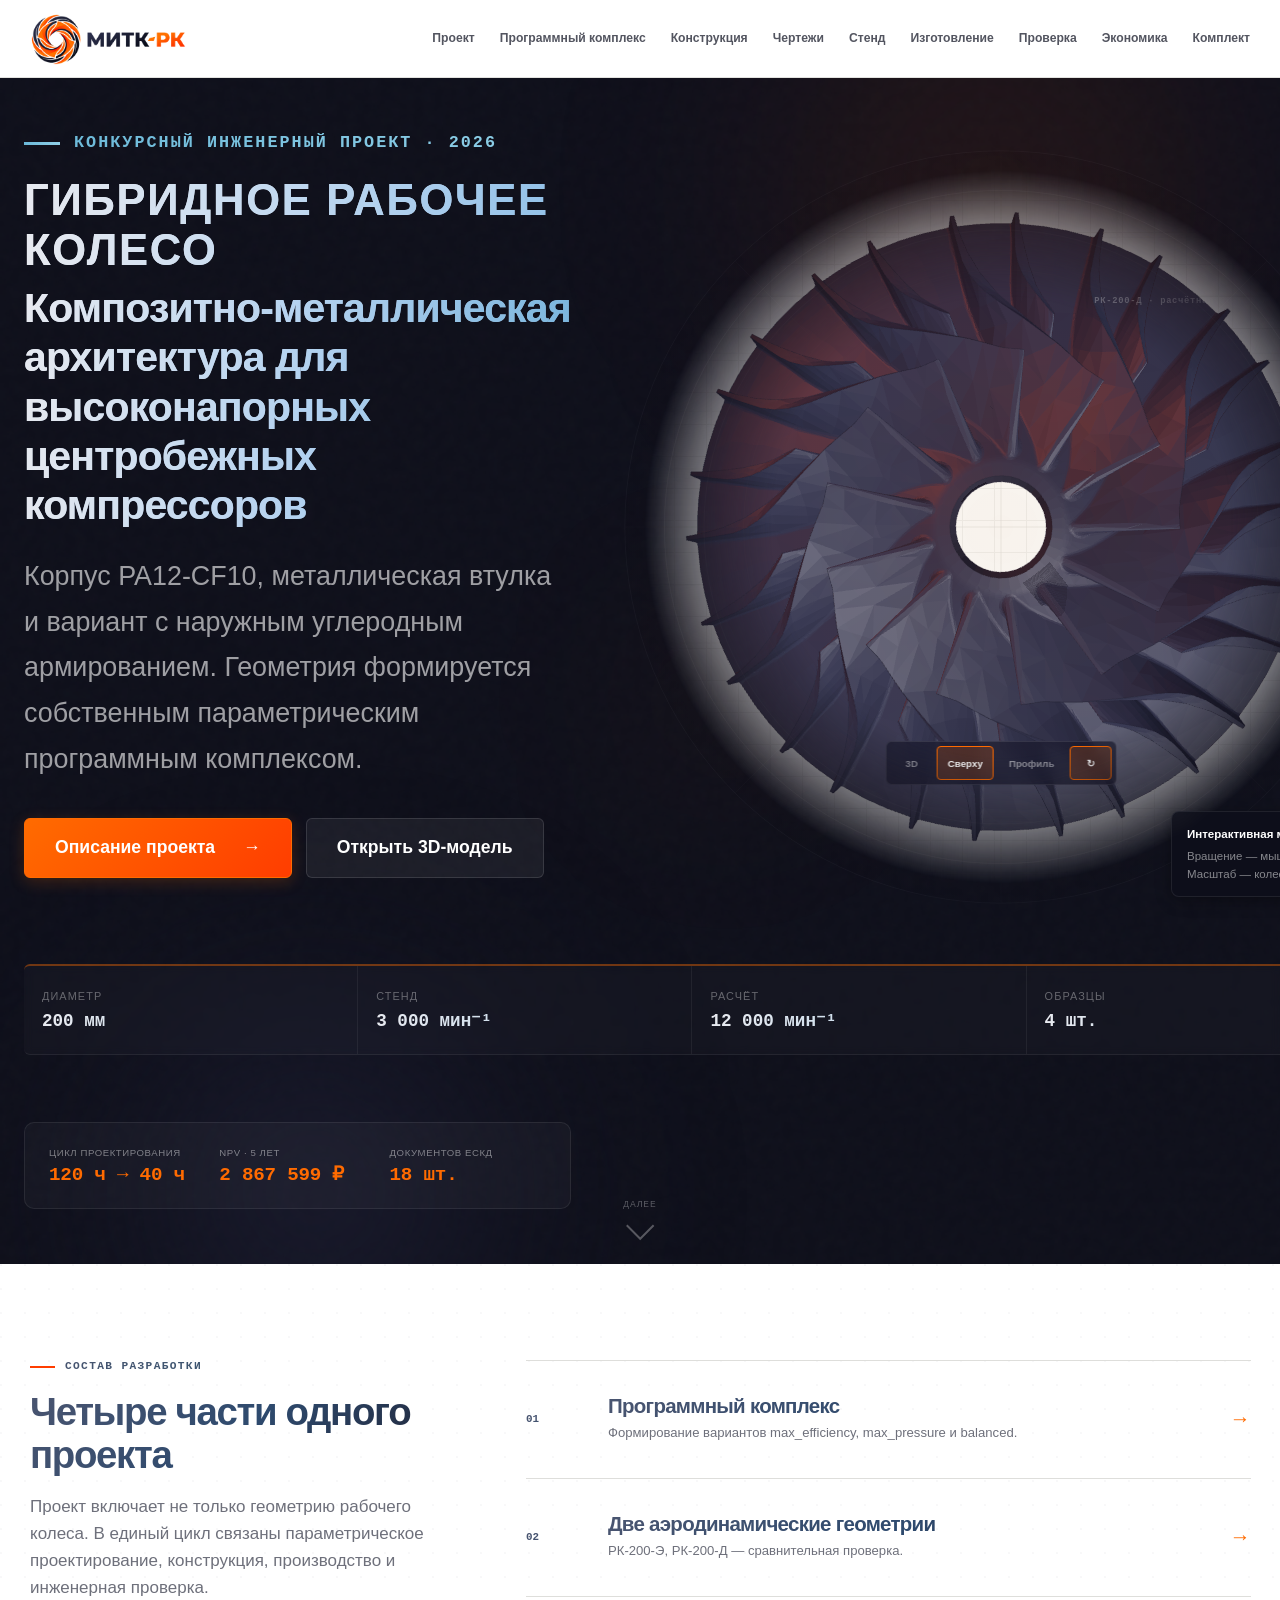
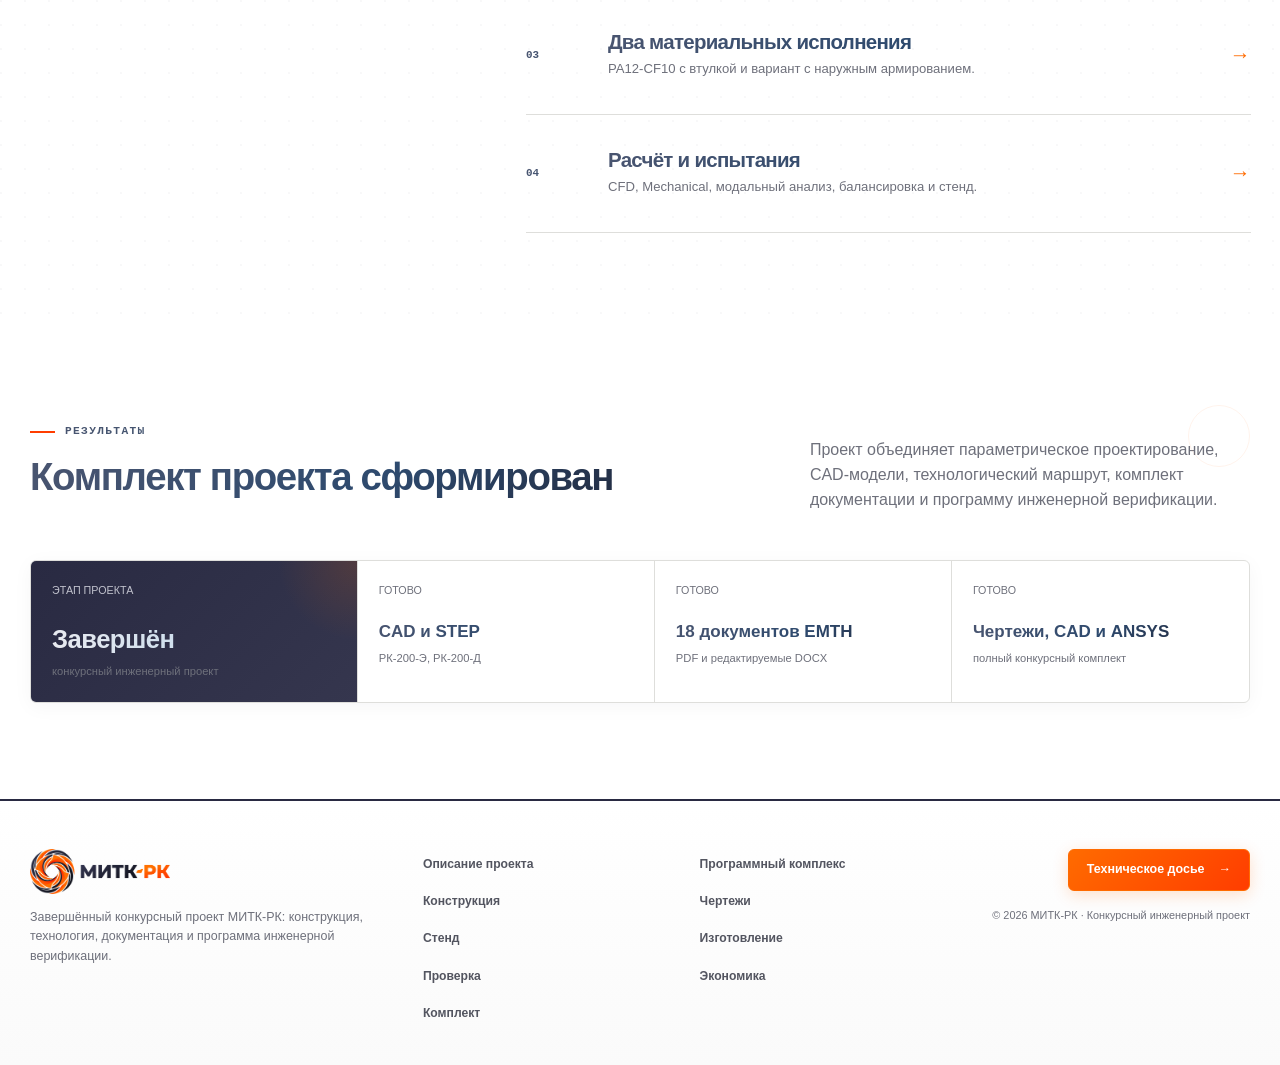
==== commit da552e84: "feat: этапы 1-7 — битые ссылки, CFD-изображения, фото производства, ANSYS видео, lightbox, hero-метр" ====
--- a/index.html
+++ b/index.html
@@ -111,6 +111,11 @@
             <div><span>Расчёт</span><strong>12 000 мин⁻¹</strong></div>
             <div><span>Образцы</span><strong>4 шт.</strong></div>
           </div>
+          <div class="hero-metrics" data-reveal>
+            <div class="hero-metric"><small>Цикл проектирования</small><strong>120 ч → 40 ч</strong></div>
+            <div class="hero-metric"><small>NPV · 5 лет</small><strong>2 867 599 ₽</strong></div>
+            <div class="hero-metric"><small>Документов ЕСКД</small><strong>18 шт.</strong></div>
+          </div>
         </div>
         <span class="hero-scroll">далее</span>
     </section>
@@ -172,8 +177,8 @@
       </div>
     </div>
   </footer>
-  <script src="assets/model-data.js"></script>
-  <script src="assets/viewer-bundle.js"></script>
-  <script src="assets/site.js"></script>
+  <script src="assets/model-data.js" defer></script>
+  <script src="assets/viewer-bundle.js" defer></script>
+  <script src="assets/site.js" defer></script>
 </body>
 </html>
--- a/assets/styles.css
+++ b/assets/styles.css
@@ -213,9 +213,15 @@
 .fact-row div:hover { background: rgba(255,107,0,.06); }
 .fact-row div:first-child { padding-left: 0; }.fact-row div:last-child { border-right: 0; }
 .fact-row span, .fact-row strong { display: block; }.fact-row span { font-size: .63rem; text-transform: uppercase; letter-spacing: .07em; }.fact-row strong { margin-top: 5px; font: 750 1.02rem/1.2 ui-monospace, Consolas, monospace; }
+.hero-metrics { display: grid; grid-template-columns: repeat(3, 1fr); gap: 14px; margin-top: 36px; padding: 22px 24px; border: 1px solid rgba(255,255,255,.08); border-radius: 10px; background: rgba(255,255,255,.03); }
+.hero-metric { display: flex; flex-direction: column; gap: 5px; }
+.hero-metric small { font-size: .6rem; text-transform: uppercase; letter-spacing: .06em; color: rgba(255,255,255,.45); }
+.hero-metric strong { font: 800 1.2rem/1.1 ui-monospace, Consolas, monospace; color: var(--orange); letter-spacing: -.01em; }
+@media (max-width:1120px){ .hero-metrics { grid-template-columns: 1fr 1fr; } }
+@media (max-width:580px){ .hero-metrics { grid-template-columns: 1fr; gap: 10px; padding: 18px; } .hero-metric strong { font-size: 1.05rem; } }
 .hero-viewer-wrap { position: relative; display: flex; justify-content: center; align-items: center; margin-left: 40px; }
 .hero-viewer-wrap::before { content: ""; position: absolute; width: 110%; height: 110%; background: radial-gradient(ellipse at center, rgba(255,107,0,.08) 0%, rgba(255,107,0,.02) 40%, transparent 70%); border-radius: 50%; pointer-events: none; }
-.hero-viewer { width: 720px; height: 720px; min-height: 0; border: none; border-radius: 50%; overflow: hidden; box-shadow: 0 0 80px rgba(0,0,0,.6), 0 0 120px rgba(255,107,0,.06); background: radial-gradient(circle at center, rgba(14,15,26,.35) 0%, rgba(14,15,26,.14) 60%, transparent 72%); -webkit-mask-image: radial-gradient(circle at center, black 45%, transparent 70%); mask-image: radial-gradient(circle at center, black 45%, transparent 70%); }.hero-viewer .viewer { min-height: 0; height: 100%; }
+.hero-viewer { width: 720px; height: 720px; min-height: 0; border: none; border-radius: 50%; overflow: hidden; box-shadow: 0 0 80px rgba(0,0,0,.6), 0 0 120px rgba(255,107,0,.06); background: radial-gradient(circle at center, rgba(14,15,26,.35) 0%, rgba(14,15,26,.14) 60%, transparent 72%); -webkit-mask-image: radial-gradient(circle at center, black 45%, transparent 70%); mask-image: radial-gradient(circle at center, black 45%, transparent 70%); }.viewer.hero-viewer { min-height: 720px; }
 .viewer-note { position: absolute; z-index: 4; right: -10px; bottom: -10px; width: 200px; padding: 13px 15px; border: 1px solid rgba(255,255,255,.08); background: rgba(14,15,26,.85); -webkit-backdrop-filter: blur(8px); backdrop-filter: blur(8px); font-size: .72rem; border-radius: 8px; box-shadow: 0 4px 16px rgba(0,0,0,.3); color: rgba(255,255,255,.5); }.viewer-note strong { display: block; margin-bottom: 3px; color: #fff; }
 
 /* Viewer */
@@ -314,6 +320,16 @@
 .validation-column:hover { transform: translateY(-3px); box-shadow: 0 8px 24px rgba(37,38,55,.08); }.validation-title { display: flex; justify-content: space-between; padding: 18px; border-bottom: 3px solid var(--success); }.validation-column.waiting .validation-title { border-color: var(--warning); }.validation-column.future .validation-title { border-color: #94959e; }.validation-title span { font-weight: 750; }.validation-title b { color: var(--muted); font: 750 .9rem/1 ui-monospace, Consolas, monospace; }.validation-item { display: flex; gap: 12px; padding: 18px; border-bottom: 1px solid var(--line); }.validation-item:last-child { border-bottom: 0; }.validation-item i { flex: none; width: 8px; height: 8px; margin-top: 6px; border-radius: 50%; background: var(--success); }.waiting .validation-item i { background: var(--warning); }.future .validation-item i { background: #94959e; }.validation-item strong, .validation-item small { display: block; }.validation-item strong { font-size: .86rem; }.validation-item small { margin-top: 3px; color: var(--muted); font-size: .72rem; }
 .rpm-diagram { display: grid; grid-template-columns: .55fr 1.45fr; gap: 60px; align-items: center; padding: 40px; border: 1px solid var(--line); border-radius: 8px; background: #fff; box-shadow: 0 4px 20px rgba(37,38,55,.04); }.rpm-diagram p { color: var(--muted); }.rpm-scale { position: relative; height: 7px; margin: 80px 0 55px; background: #dddeda; }.rpm-scale .allowed { display: block; width: 25%; height: 100%; background: var(--orange); }.rpm-scale .marker { position: absolute; top: 50%; width: 17px; height: 17px; transform: translate(-50%,-50%); border: 4px solid #fff; border-radius: 50%; background: var(--orange); box-shadow: 0 0 0 1px var(--orange); }.rpm-scale .m3 { left: 25%; }.rpm-scale .m12 { left: 100%; background: var(--navy); box-shadow: 0 0 0 1px var(--navy); }.rpm-scale .marker strong { position: absolute; left: 50%; bottom: 25px; transform: translateX(-50%); white-space: nowrap; font: 750 .73rem/1 ui-monospace, Consolas, monospace; }.rpm-scale .marker small { position: absolute; left: 50%; top: 26px; transform: translateX(-50%); color: var(--muted); white-space: nowrap; font-size: .59rem; }
 .placeholder-chart { min-height: 300px; display: grid; place-items: center; position: relative; border: 1px dashed #babbb7; background-image: linear-gradient(#ecece9 1px, transparent 1px), linear-gradient(90deg, #ecece9 1px, transparent 1px); background-size: 12.5% 25%; text-align: center; }.placeholder-chart strong, .placeholder-chart span { display: block; }.placeholder-chart strong { font-size: 1.15rem; }.placeholder-chart span { max-width: 360px; margin-top: 8px; color: var(--muted); font-size: .7rem; }
+.cfd-card { position: relative; border: 1px solid var(--line); border-radius: 8px; overflow: hidden; background: #fff; transition: transform .25s ease, box-shadow .25s ease, border-color .25s ease; text-decoration: none; color: inherit; display: block; }
+.cfd-card:hover { transform: translateY(-3px); box-shadow: 0 12px 32px rgba(37,38,55,.1); border-color: rgba(74,122,176,.4); }
+.cfd-card-img { position: relative; aspect-ratio: 4/3; overflow: hidden; background: #0e0f1a; }
+.cfd-card-img img { width: 100%; height: 100%; object-fit: cover; transition: transform .4s ease; }
+.cfd-card:hover .cfd-card-img img { transform: scale(1.04); }
+.cfd-card-badge { position: absolute; top: 12px; left: 12px; padding: 4px 10px; border-radius: 4px; background: rgba(14,15,26,.85); color: #fff; font: 700 .58rem/1 ui-monospace, Consolas, monospace; letter-spacing: .06em; text-transform: uppercase; -webkit-backdrop-filter: blur(4px); backdrop-filter: blur(4px); }
+.cfd-card-body { padding: 22px 24px 26px; }
+.cfd-card-body strong { display: block; font-size: 1.05rem; font-weight: 750; }
+.cfd-card-body span { display: block; margin-top: 8px; color: var(--muted); font-size: .78rem; line-height: 1.5; }
+.cfd-card-body u { display: inline-flex; align-items: center; gap: 6px; margin-top: 14px; color: #3a6a9a; font: 700 .72rem/1 ui-monospace, Consolas, monospace; text-decoration: none; letter-spacing: .04em; }
 
 /* Economics */
 .economy-cards { display: grid; grid-template-columns: 1fr 1fr; gap: 18px; }.economy-card { padding: 32px; border: 1px solid var(--line); transition: transform .25s ease, box-shadow .25s ease; }
@@ -407,7 +423,7 @@
 /* Responsive */
 @media (max-width: 1120px) {
   .main-nav { gap: 15px; }.main-nav a { font-size: .66rem; }.brand { width: 155px; }
-  .home-grid { grid-template-columns: 1fr 1fr; }.hero-viewer { width: 480px; height: 480px; }.hero-viewer .viewer { min-height: 0; height: 100%; }.hero-viewer-wrap { margin-left: 0; }
+  .home-grid { grid-template-columns: 1fr 1fr; }.hero-viewer { width: 480px; height: 480px; }.viewer.hero-viewer { min-height: 480px; }.hero-viewer-wrap { margin-left: 0; }
   .pipeline { grid-template-columns: 1fr 1fr; }.pipeline::before { display: none; }.pipeline article { border-bottom: 1px solid var(--line); }.pipeline article:nth-child(2n) { border-right: 0; }.pipeline article:last-child { grid-column: 1/-1; border-bottom: 0; }
   .process { grid-template-columns: 1fr 1fr; }.process article { border-bottom: 1px solid var(--line); }.process article:nth-child(2n) { border-right: 0; }.process article:last-child { grid-column: 1/-1; border-bottom: 0; }
 }
@@ -416,7 +432,7 @@
   .container { width: min(720px, calc(100% - 32px)); }.section { padding: 70px 0; }
   .menu-button { display: block; }.main-nav { display: none; position: absolute; top: 78px; right: 0; left: 0; height: auto; padding: 15px 20px 22px; flex-direction: column; align-items: stretch; gap: 0; border-bottom: 1px solid var(--line); background: #fff; box-shadow: var(--shadow); }.main-nav.is-open { display: flex; }.main-nav a { height: 43px; }.main-nav a::after { display: none; }
   .section-heading, .page-hero-grid { grid-template-columns: 1fr; gap: 30px; }.page-meta { max-width: 520px; }
-  .home-hero { min-height: auto; }.home-grid { grid-template-columns: 1fr; }.hero-viewer { width: 400px; height: 400px; }.hero-viewer .viewer { min-height: 0; height: 100%; }.hero-viewer-wrap { order: -1; max-width: 500px; margin: 0 auto; }
+  .home-hero { min-height: auto; }.home-grid { grid-template-columns: 1fr; }.hero-viewer { width: 400px; height: 400px; }.viewer.hero-viewer { min-height: 400px; }.hero-viewer-wrap { max-width: 500px; margin: 0 auto; }
   .hero-impeller { display: none; }
   .overview-grid { grid-template-columns: 1fr; }.overview-copy { position: static; }.status-strip { grid-template-columns: 1fr 1fr; }.status-strip > div:nth-child(2) { border-right: 0; }.status-strip > div:nth-child(-n+2) { border-bottom: 1px solid var(--line); }
   .terminal-block, .hours-chart, .model-layout, .rpm-diagram, .param-explorer { grid-template-columns: minmax(0, 1fr); }.terminal-window { margin-top: 0; }.model-layout .viewer { min-height: 580px; border-right: 0; border-bottom: 1px solid var(--line); }.param-svg-wrap { border-right: 0; border-bottom: 1px solid var(--line); }
@@ -427,7 +443,7 @@
 @media (max-width: 580px) {
   .container { width: calc(100% - 24px); }.home-hero .container { width: calc(100% - 24px); }.section { padding: 58px 0; }.page-hero { padding: 55px 0; }
   h1 { font-size: 1.85rem; } h2 { font-size: 1.55rem; }.home-copy h1 { font-size: 2.05rem; }
-  .hero-viewer { width: 320px; height: 320px; }.hero-viewer .viewer { min-height: 0; height: 100%; }.viewer-note { display: none; }.fact-row { grid-template-columns: 1fr 1fr; }.fact-row div:nth-child(2) { border-right: 0; }.fact-row div:nth-child(-n+2) { border-bottom: 1px solid var(--line); }.fact-row div:nth-child(3) { padding-left: 0; }
+  .hero-viewer { width: 320px; height: 320px; }.viewer.hero-viewer { min-height: 320px; }.viewer-note { display: none; }.fact-row { grid-template-columns: 1fr 1fr; }.fact-row div:nth-child(2) { border-right: 0; }.fact-row div:nth-child(-n+2) { border-bottom: 1px solid var(--line); }.fact-row div:nth-child(3) { padding-left: 0; }
   .status-strip, .objective-grid, .economy-cards, .scenario-grid, .info-grid { grid-template-columns: 1fr; }.status-strip > div { border-right: 0; border-bottom: 1px solid var(--line); }.status-strip > div:last-child { border-bottom: 0; }.objective-card h3 { margin-top: 60px; }
   .parameter-row { grid-template-columns: 1fr 1fr; }.parameter-row small { grid-column: 1/-1; padding-top: 0; }.matrix { grid-template-columns: .52fr 1fr 1fr; }.matrix > div { min-height: 78px; padding: 10px; }.matrix small { display: none; }
   .pipeline { grid-template-columns: minmax(0, 1fr); }.pipeline article, .pipeline article:nth-child(2n) { border-right: 0; }.pipeline article:last-child { grid-column: auto; }.terminal-copy, .material-copy-full { padding: 30px 22px; }.terminal-window { margin-inline: 12px; }.terminal-window pre { font-size: .72rem; }
@@ -1376,3 +1392,12 @@
     color: #000 !important;
   }
 }
+
+/* ── Lightbox ── */
+.lightbox { position: fixed; inset: 0; z-index: 9999; display: none; align-items: center; justify-content: center; background: rgba(14,15,26,.92); -webkit-backdrop-filter: blur(6px); backdrop-filter: blur(6px); }
+.lightbox.is-open { display: flex; animation: lb-fade .2s ease; }
+.lightbox img { max-width: 90vw; max-height: 88vh; object-fit: contain; border-radius: 6px; box-shadow: 0 20px 60px rgba(0,0,0,.5); }
+.lightbox-close { position: absolute; top: 20px; right: 24px; width: 44px; height: 44px; display: flex; align-items: center; justify-content: center; border: none; background: rgba(255,255,255,.08); color: #fff; font-size: 1.5rem; cursor: pointer; border-radius: 50%; transition: background .2s, transform .2s; }
+.lightbox-close:hover { background: rgba(255,107,0,.25); transform: scale(1.08); }
+.lightbox-caption { position: absolute; bottom: 24px; left: 50%; transform: translateX(-50%); max-width: 80vw; padding: 8px 18px; background: rgba(255,255,255,.06); border-radius: 6px; color: rgba(255,255,255,.7); font-size: .82rem; text-align: center; }
+@keyframes lb-fade { from { opacity: 0; } to { opacity: 1; } }
